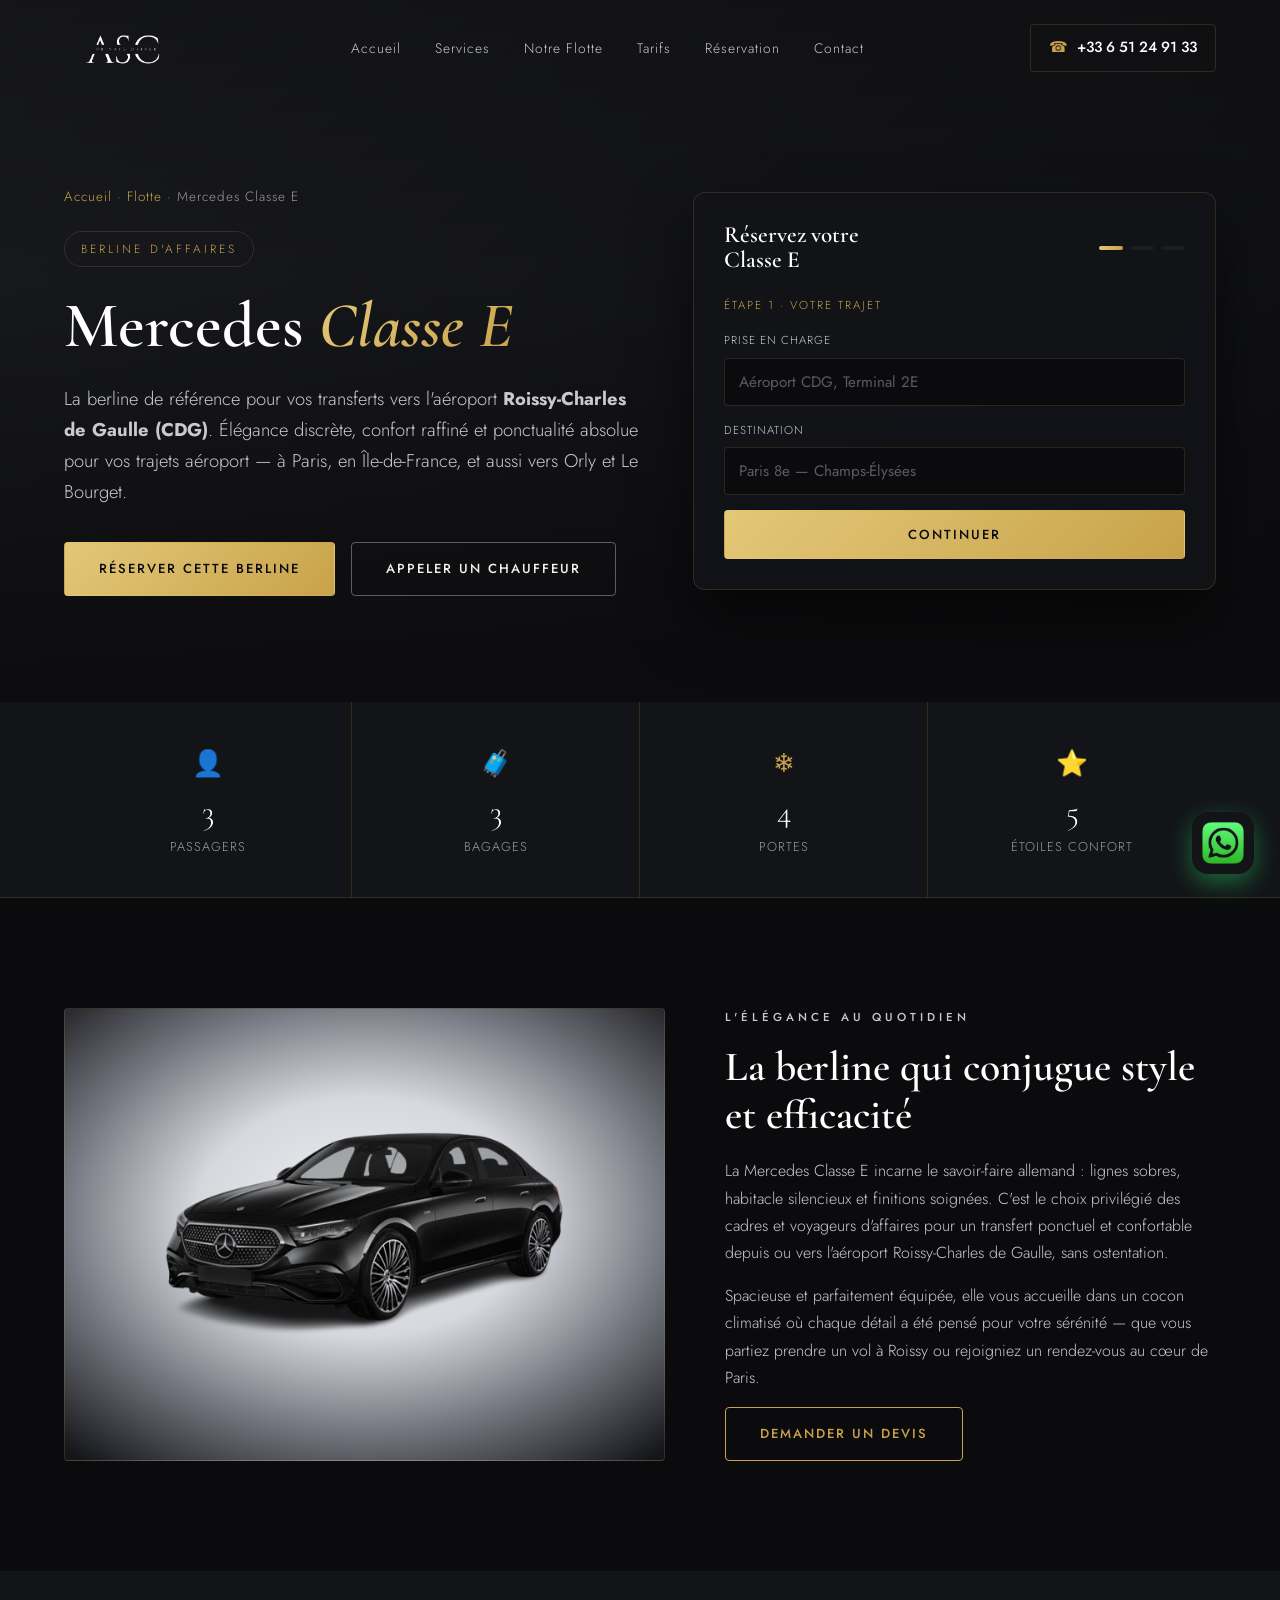
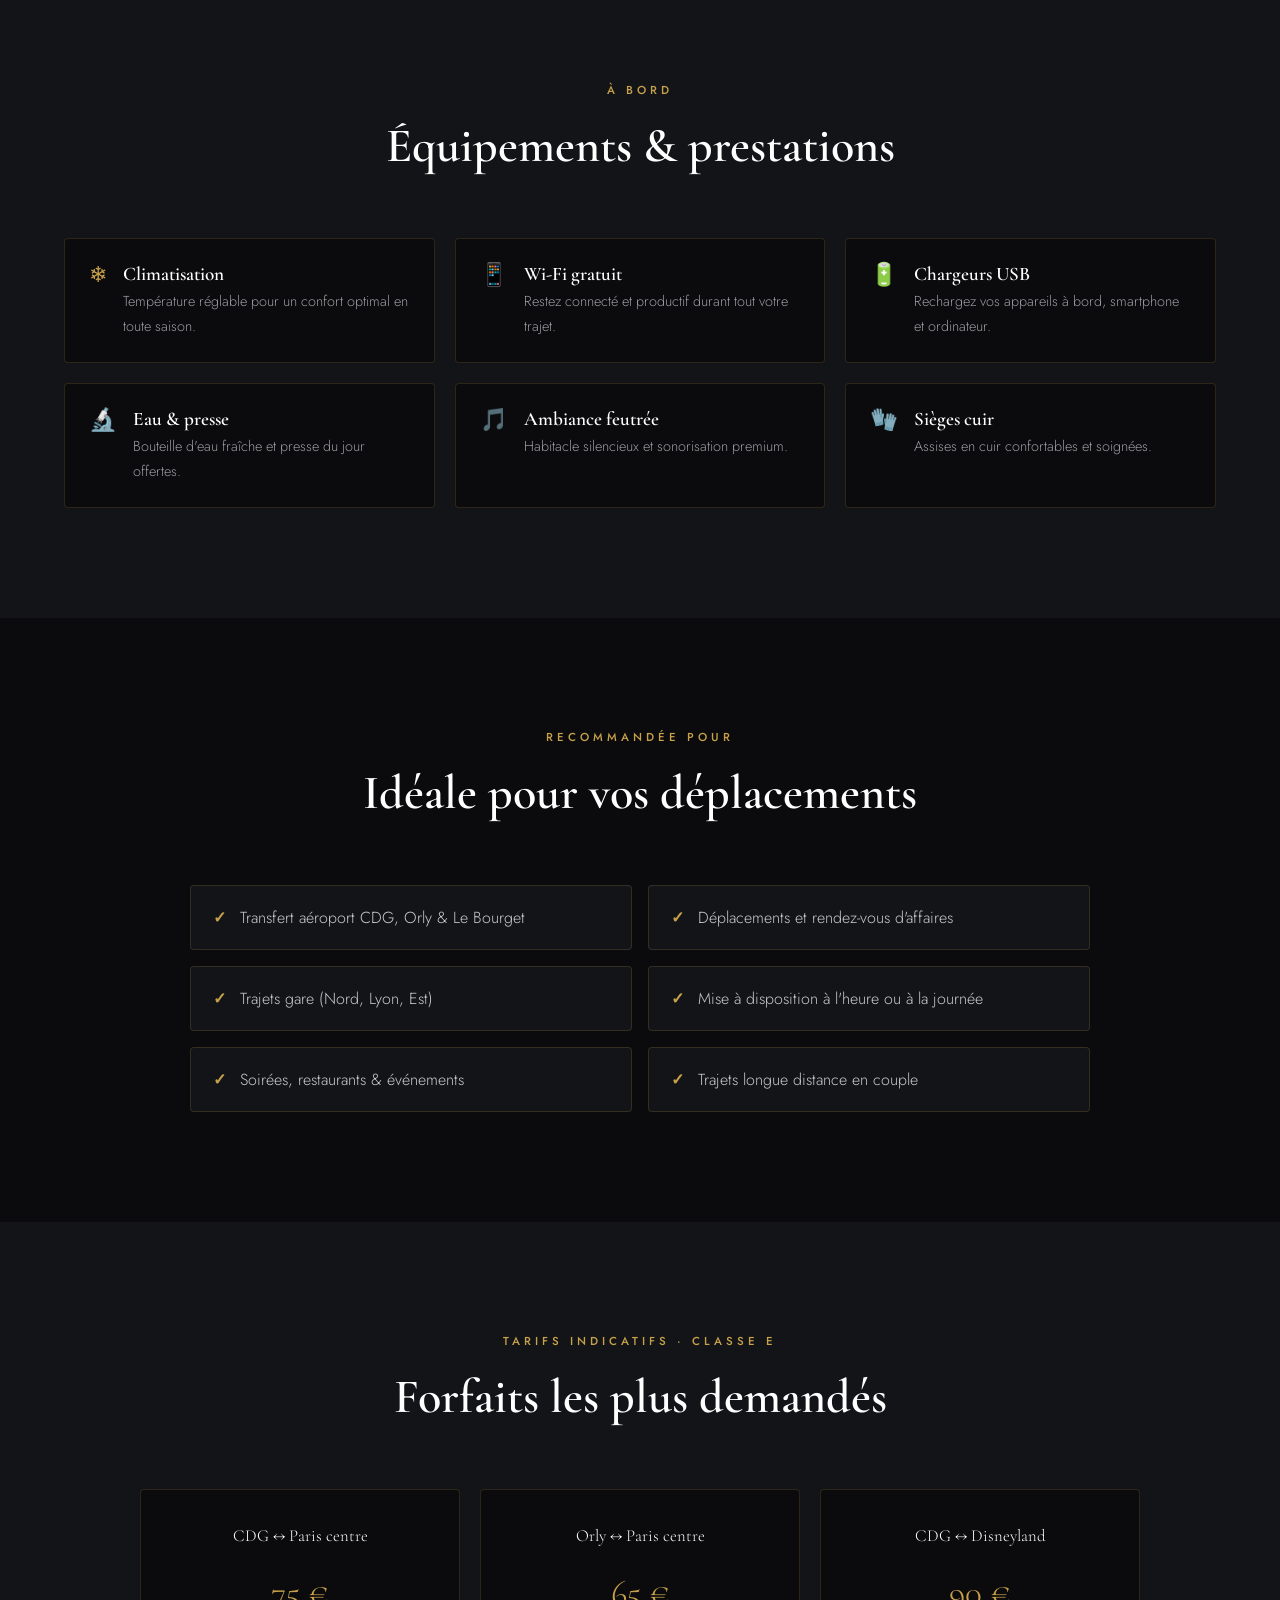
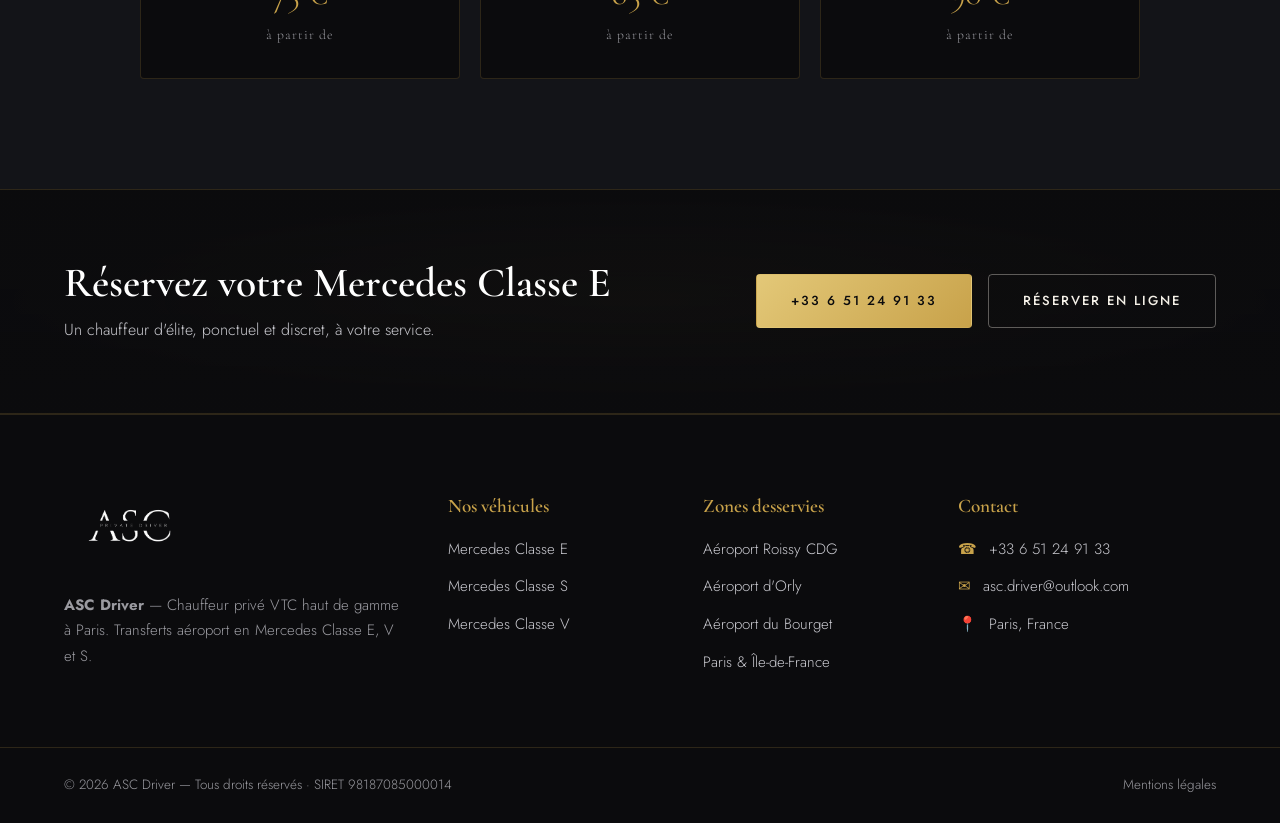
==== chauffeur-prive-classe-e.html @ 3c15f85d "first commit Site vitrine ASC Driver — transfert CDG Paris (HTML/CSS/JS statique).  Co-Authored-By: " ====
<!DOCTYPE html>
<html lang="fr">
<head>
  <meta charset="UTF-8" />
  <meta name="viewport" content="width=device-width, initial-scale=1.0" />
  <title>Mercedes Classe E — Berline d'affaires | ASC Driver Transfert CDG Paris</title>
  <meta name="description" content="Réservez une Mercedes Classe E avec chauffeur privé ASC Driver. Berline d'affaires élégante pour vos transferts aéroport CDG, Orly et trajets dans Paris. Jusqu'à 3 passagers." />
  <meta name="keywords" content="Mercedes Classe E chauffeur, berline VTC Paris, transfert CDG Classe E, chauffeur privé affaires" />
  <link rel="canonical" href="https://transfert-cdg-paris.fr/chauffeur-prive-classe-e.html" />
  <meta property="og:title" content="Mercedes Classe E — ASC Driver" />
  <meta property="og:description" content="Berline d'affaires avec chauffeur privé à Paris. Transferts aéroport CDG & Orly." />
  <meta property="og:type" content="website" />
  <meta property="og:url" content="https://transfert-cdg-paris.fr/chauffeur-prive-classe-e.html" />
  <meta property="og:image" content="https://transfert-cdg-paris.fr/classe-e.png" />
  <meta property="og:locale" content="fr_FR" />
  <link rel="preconnect" href="https://fonts.googleapis.com" />
  <link rel="preconnect" href="https://fonts.gstatic.com" crossorigin />
  <link href="https://fonts.googleapis.com/css2?family=Cormorant+Garamond:wght@400;500;600;700&family=Jost:wght@300;400;500;600&display=swap" rel="stylesheet" />
  <link rel="icon" href="favicon.ico" sizes="any" />
  <link rel="icon" type="image/png" sizes="32x32" href="icones/android-icon-32x32.png" />
  <link rel="icon" type="image/png" sizes="96x96" href="icones/android-icon-96x96.png" />
  <link rel="apple-touch-icon" sizes="96x96" href="icones/apple-icon-96x96.png" />
  <meta name="theme-color" content="#0b0b0d" />
  <meta name="msapplication-TileColor" content="#0b0b0d" />
  <meta name="msapplication-TileImage" content="icones/ms-icon-96x96.png" />
  <link rel="stylesheet" href="css/style.css" />

  <script type="application/ld+json">
  {
    "@context": "https://schema.org",
    "@graph": [
      {
        "@type": "Service",
        "@id": "https://transfert-cdg-paris.fr/chauffeur-prive-classe-e.html#service",
        "name": "Mercedes Classe E avec chauffeur privé — Berline d'affaires",
        "serviceType": "Transfert aéroport et chauffeur privé VTC",
        "description": "Berline Mercedes Classe E avec chauffeur privé pour vos transferts aéroport CDG, navette Paris Charles de Gaulle, Orly et déplacements VTC dans Paris. Voiture avec chauffeur élégante pour particuliers et professionnels, jusqu'à 3 passagers et 3 bagages.",
        "url": "https://transfert-cdg-paris.fr/chauffeur-prive-classe-e.html",
        "image": "https://transfert-cdg-paris.fr/classe-e.png",
        "provider": {
          "@type": ["Organization", "TaxiService"],
          "name": "ASC Driver",
          "url": "https://transfert-cdg-paris.fr",
          "logo": "https://transfert-cdg-paris.fr/logo.png",
          "telephone": "+33651249133",
          "email": "asc.driver@outlook.com",
          "vatID": "98187085000014"
        },
        "areaServed": { "@type": "Country", "name": "France" },
        "offers": {
          "@type": "Offer",
          "price": "65",
          "priceCurrency": "EUR",
          "availability": "https://schema.org/InStock",
          "url": "https://transfert-cdg-paris.fr/#reservation"
        }
      },
      {
        "@type": "BreadcrumbList",
        "itemListElement": [
          { "@type": "ListItem", "position": 1, "name": "Accueil", "item": "https://transfert-cdg-paris.fr/" },
          { "@type": "ListItem", "position": 2, "name": "Notre flotte", "item": "https://transfert-cdg-paris.fr/#flotte" },
          { "@type": "ListItem", "position": 3, "name": "Mercedes Classe E", "item": "https://transfert-cdg-paris.fr/chauffeur-prive-classe-e.html" }
        ]
      }
    ]
  }
  </script>
</head>
<body>

  <!-- HEADER -->
  <header class="header" id="header">
    <div class="container header__inner">
      <a href="index.html" class="logo" title="chauffeur privé cdg">
        <img src="logo.png" alt="ASC Private Driver — Chauffeur privé Paris" class="logo__img" title="chauffeur mercedes cdg" />
      </a>
      <nav class="nav" id="nav">
        <ul class="nav__list">
          <li><a href="index.html" class="nav__link" title="navette paris charles de gaulle">Accueil</a></li>
          <li><a href="index.html#services" class="nav__link" title="chauffeur aeroport cdg">Services</a></li>
          <li><a href="index.html#flotte" class="nav__link" title="chauffeur mercedes cdg">Notre Flotte</a></li>
          <li><a href="index.html#tarifs" class="nav__link" title="prix chauffeur privé cdg">Tarifs</a></li>
          <li><a href="index.html?vehicule=Mercedes%20Classe%20E#reservation" class="nav__link" title="reserver vtc aeroport cdg">Réservation</a></li>
          <li><a href="index.html#contact" class="nav__link" title="reservation vtc cdg">Contact</a></li>
        </ul>
      </nav>
      <a href="tel:+33651249133" class="header__cta" title="réserver vtc aéroport charles de gaulle">
        <span class="header__cta-icon">&#9742;</span><span>+33 6 51 24 91 33</span>
      </a>
      <button class="burger" id="burger" aria-label="Menu" aria-expanded="false"><span></span><span></span><span></span></button>
    </div>
  </header>

  <!-- HERO -->
  <section class="v-hero v-hero--e">
    <div class="container v-hero__inner">
      <div class="v-hero__content">
      <p class="v-hero__crumb"><a href="index.html" title="navette charles de gaulle paris">Accueil</a> · <a href="index.html#flotte" title="vtc chauffeur privé cdg">Flotte</a> · Mercedes Classe E</p>
      <span class="v-hero__tag">Berline d'affaires</span>
      <h1 class="v-hero__title">Mercedes <span>Classe E</span></h1>
      <p class="v-hero__lead">
        La berline de référence pour vos transferts vers l'aéroport <strong>Roissy-Charles de Gaulle (CDG)</strong>.
        Élégance discrète, confort raffiné et ponctualité absolue pour vos trajets aéroport —
        à Paris, en Île-de-France, et aussi vers Orly et Le Bourget.
      </p>
      <div class="v-hero__actions">
        <a href="index.html?vehicule=Mercedes%20Classe%20E#reservation" class="btn btn--gold" title="reserver vtc aeroport cdg">Réserver cette berline</a>
        <a href="tel:+33651249133" class="btn btn--ghost" title="chauffeur navette aeroport cdg">Appeler un chauffeur</a>
      </div>
      </div>
      <form class="hero-form multistep" id="quoteFormE" data-vehicle="Mercedes Classe E" novalidate>
        <div class="hero-form__head">
          <h3>Réservez votre<br />Classe E</h3>
          <div class="hero-form__steps">
            <span class="step-dot active"></span><span class="step-dot"></span><span class="step-dot"></span>
          </div>
        </div>

        <div class="form-step active">
          <p class="form-step__label">Étape 1 · Votre trajet</p>
          <div class="hf-field">
            <label for="from">Prise en charge</label>
            <input type="text" id="from" name="from" placeholder="Aéroport CDG, Terminal 2E" required />
          </div>
          <div class="hf-field">
            <label for="to">Destination</label>
            <input type="text" id="to" name="to" placeholder="Paris 8e — Champs-Élysées" required />
          </div>
          <button type="button" class="btn btn--gold btn--full hf-next">Continuer</button>
        </div>

        <div class="form-step">
          <p class="form-step__label">Étape 2 · Détails du voyage</p>
          <div class="hf-row">
            <div class="hf-field"><label for="date">Date</label><input type="date" id="date" name="date" required /></div>
            <div class="hf-field"><label for="time">Heure</label><input type="time" id="time" name="time" required /></div>
          </div>
          <div class="hf-row">
            <div class="hf-field"><label for="passengers">Passagers</label>
              <select id="passengers" name="passengers"><option>1</option><option>2</option><option>3</option></select>
            </div>
            <div class="hf-field"><label for="luggage">Bagages</label>
              <select id="luggage" name="luggage"><option>0</option><option>1</option><option>2</option><option>3</option></select>
            </div>
          </div>
          <div class="hf-actions">
            <button type="button" class="btn btn--outline hf-prev">Retour</button>
            <button type="button" class="btn btn--gold hf-next">Continuer</button>
          </div>
        </div>

        <div class="form-step">
          <p class="form-step__label">Étape 3 · Vos coordonnées</p>
          <div class="hf-field"><label for="name">Nom complet</label><input type="text" id="name" name="name" placeholder="Jean Dupont" required /></div>
          <div class="hf-row">
            <div class="hf-field"><label>Téléphone</label><input type="tel" id="phone" name="phone" placeholder="06 00 00 00 00" required /></div>
            <div class="hf-field"><label for="email">Email</label><input type="email" id="email" name="email" placeholder="vous@email.com" required /></div>
          </div>
          <div class="hf-actions">
            <button type="button" class="btn btn--outline hf-prev">Retour</button>
            <button type="submit" class="btn btn--gold">Demander mon devis</button>
          </div>
          <p class="hf-feedback" role="status"></p>
        </div>
      </form>
    </div>
  </section>

  <!-- STATS -->
  <section class="v-stats">
    <div class="container">
      <div class="v-stats__grid">
        <div class="v-stat"><div class="v-stat__icon">&#128100;</div><div class="v-stat__value">3</div><div class="v-stat__label">Passagers</div></div>
        <div class="v-stat"><div class="v-stat__icon">&#129523;</div><div class="v-stat__value">3</div><div class="v-stat__label">Bagages</div></div>
        <div class="v-stat"><div class="v-stat__icon">&#10052;</div><div class="v-stat__value">4</div><div class="v-stat__label">Portes</div></div>
        <div class="v-stat"><div class="v-stat__icon">&#11088;</div><div class="v-stat__value">5</div><div class="v-stat__label">Étoiles confort</div></div>
      </div>
    </div>
  </section>

  <!-- PRESENTATION -->
  <section class="section">
    <div class="container">
      <div class="v-intro__grid">
        <div class="v-intro__media"><img src="classe-e.png" alt="Mercedes Classe E avec chauffeur privé — berline d'affaires pour transfert aéroport CDG Paris" title="voiture avec chauffeur cdg" /></div>
        <div class="v-intro__text">
          <p class="section__eyebrow">L'élégance au quotidien</p>
          <h2 class="section__title">La berline qui conjugue style et efficacité</h2>
          <p>
            La Mercedes Classe E incarne le savoir-faire allemand : lignes sobres,
            habitacle silencieux et finitions soignées. C'est le choix privilégié
            des cadres et voyageurs d'affaires pour un transfert ponctuel et confortable
            depuis ou vers l'aéroport Roissy-Charles de Gaulle, sans ostentation.
          </p>
          <p>
            Spacieuse et parfaitement équipée, elle vous accueille dans un cocon
            climatisé où chaque détail a été pensé pour votre sérénité — que vous
            partiez prendre un vol à Roissy ou rejoigniez un rendez-vous au cœur de Paris.
          </p>
          <a href="index.html?vehicule=Mercedes%20Classe%20E#reservation" class="btn btn--outline" title="prix chauffeur privé cdg">Demander un devis</a>
        </div>
      </div>
    </div>
  </section>

  <!-- EQUIPEMENTS -->
  <section class="section v-equip">
    <div class="container">
      <div class="section__head">
        <p class="section__eyebrow">À bord</p>
        <h2 class="section__title">Équipements &amp; prestations</h2>
      </div>
      <div class="v-equip__grid">
        <div class="v-equip__item"><span>&#10052;</span><div><h3>Climatisation</h3><p>Température réglable pour un confort optimal en toute saison.</p></div></div>
        <div class="v-equip__item"><span>&#128241;</span><div><h3>Wi-Fi gratuit</h3><p>Restez connecté et productif durant tout votre trajet.</p></div></div>
        <div class="v-equip__item"><span>&#128267;</span><div><h3>Chargeurs USB</h3><p>Rechargez vos appareils à bord, smartphone et ordinateur.</p></div></div>
        <div class="v-equip__item"><span>&#128300;</span><div><h3>Eau &amp; presse</h3><p>Bouteille d'eau fraîche et presse du jour offertes.</p></div></div>
        <div class="v-equip__item"><span>&#127925;</span><div><h3>Ambiance feutrée</h3><p>Habitacle silencieux et sonorisation premium.</p></div></div>
        <div class="v-equip__item"><span>&#129508;</span><div><h3>Sièges cuir</h3><p>Assises en cuir confortables et soignées.</p></div></div>
      </div>
    </div>
  </section>

  <!-- USAGES -->
  <section class="section">
    <div class="container">
      <div class="section__head">
        <p class="section__eyebrow">Recommandée pour</p>
        <h2 class="section__title">Idéale pour vos déplacements</h2>
      </div>
      <ul class="v-uses__list">
        <li>Transfert aéroport CDG, Orly &amp; Le Bourget</li>
        <li>Déplacements et rendez-vous d'affaires</li>
        <li>Trajets gare (Nord, Lyon, Est)</li>
        <li>Mise à disposition à l'heure ou à la journée</li>
        <li>Soirées, restaurants &amp; événements</li>
        <li>Trajets longue distance en couple</li>
      </ul>
    </div>
  </section>

  <!-- TARIFS -->
  <section class="section v-price">
    <div class="container">
      <div class="section__head">
        <p class="section__eyebrow">Tarifs indicatifs · Classe E</p>
        <h2 class="section__title">Forfaits les plus demandés</h2>
      </div>
      <div class="v-price__grid">
        <div class="v-price__card"><div class="v-price__route">CDG &harr; Paris centre</div><div class="v-price__amount">75 €<small>à partir de</small></div></div>
        <div class="v-price__card"><div class="v-price__route">Orly &harr; Paris centre</div><div class="v-price__amount">65 €<small>à partir de</small></div></div>
        <div class="v-price__card"><div class="v-price__route">CDG &harr; Disneyland</div><div class="v-price__amount">90 €<small>à partir de</small></div></div>
      </div>
    </div>
  </section>

  <!-- CTA -->
  <section class="cta-band">
    <div class="container cta-band__inner">
      <div><h2>Réservez votre Mercedes Classe E</h2><p>Un chauffeur d'élite, ponctuel et discret, à votre service.</p></div>
      <div class="cta-band__actions">
        <a href="tel:+33651249133" class="btn btn--gold" title="prix d un chauffeur privé cdg">+33 6 51 24 91 33</a>
        <a href="index.html?vehicule=Mercedes%20Classe%20E#reservation" class="btn btn--ghost" title="reservation vtc cdg">Réserver en ligne</a>
      </div>
    </div>
  </section>

  <!-- FOOTER -->
  <footer class="footer" id="contact">
    <div class="container footer__grid">
      <div class="footer__col">
        <a href="index.html" class="logo logo--footer" title="voiture avec chauffeur cdg"><img src="logo.png" alt="ASC Private Driver" class="logo__img" title="chauffeur mercedes cdg" /></a>
        <p class="footer__about"><strong>ASC Driver</strong> — Chauffeur privé VTC haut de gamme à Paris. Transferts aéroport en Mercedes Classe E, V et S.</p>
      </div>
      <div class="footer__col"><h4>Nos véhicules</h4><ul>
        <li><a href="chauffeur-prive-classe-e.html" title="chauffeur privé pour particulier cdg">Mercedes Classe E</a></li>
        <li><a href="chauffeur-prive-classe-s.html" title="chauffeur vtc privé charles de gaulle">Mercedes Classe S</a></li>
        <li><a href="chauffeur-prive-classe-v.html" title="navettes cdg paris">Mercedes Classe V</a></li>
      </ul></div>
      <div class="footer__col"><h4>Zones desservies</h4><ul>
        <li>Aéroport Roissy CDG</li><li>Aéroport d'Orly</li><li>Aéroport du Bourget</li><li>Paris &amp; Île-de-France</li>
      </ul></div>
      <div class="footer__col"><h4>Contact</h4><ul class="footer__contact">
        <li><span>&#9742;</span> <a href="tel:+33651249133" title="reservation vtc cdg">+33 6 51 24 91 33</a></li>
        <li><span>&#9993;</span> <a href="mailto:asc.driver@outlook.com" title="réserver vtc aéroport charles de gaulle">asc.driver@outlook.com</a></li>
        <li><span>&#128205;</span> Paris, France</li>
      </ul></div>
    </div>
    <div class="footer__bottom"><div class="container footer__bottom-inner">
      <p>&copy; <span id="year"></span> ASC Driver — Tous droits réservés · SIRET 98187085000014</p>
      <p><a href="mentions-legales.html" title="transport prive cdg">Mentions légales</a></p>
    </div></div>
  </footer>

  <a href="https://wa.me/33651249133" class="float-call" target="_blank" rel="noopener" aria-label="Contacter ASC Driver sur WhatsApp" title="chauffeur aeroport cdg">
    <img src="whatsapp.png" alt="Contacter ASC Driver sur WhatsApp" />
  </a>
  <script src="js/main.js"></script>
</body>
</html>
---- css/style.css ----
/* ===================================================================
   TRANSFERT CDG PARIS — Feuille de style luxe
   Palette : Noir profond, Or champagne, Crème
   =================================================================== */

:root {
  --black: #0b0b0d;
  --black-2: #131418;
  --black-3: #1c1d22;
  --gold: #c8a24a;
  --gold-light: #e3c878;
  --gold-dark: #9c7c2f;
  --cream: #f5f1e8;
  --white: #ffffff;
  --grey: #9a9aa0;
  --grey-light: #c9c9cf;
  --line: rgba(200, 162, 74, 0.18);

  --font-serif: 'Cormorant Garamond', Georgia, serif;
  --font-sans: 'Jost', 'Segoe UI', sans-serif;

  --container: 1200px;
  --radius: 4px;
  --transition: 0.35s cubic-bezier(0.4, 0, 0.2, 1);
}

* { margin: 0; padding: 0; box-sizing: border-box; }

html { scroll-behavior: smooth; }

body {
  font-family: var(--font-sans);
  background: var(--black);
  color: var(--cream);
  line-height: 1.7;
  font-weight: 300;
  -webkit-font-smoothing: antialiased;
  overflow-x: hidden;
}

a { color: inherit; text-decoration: none; transition: color var(--transition); }
ul { list-style: none; }
img { max-width: 100%; display: block; }

.container {
  width: 100%;
  max-width: var(--container);
  margin: 0 auto;
  padding: 0 24px;
}

/* ===== TYPOGRAPHIE ===== */
h1, h2, h3, h4 { font-family: var(--font-serif); font-weight: 600; line-height: 1.15; }

.section { padding: 110px 0; position: relative; }

.section__head { text-align: center; max-width: 720px; margin: 0 auto 64px; }

.section__eyebrow {
  text-transform: uppercase;
  letter-spacing: 4px;
  font-size: 0.72rem;
  color: var(--gold);
  margin-bottom: 18px;
  font-weight: 500;
}

.section__title { font-size: clamp(2rem, 4vw, 3rem); color: var(--white); margin-bottom: 22px; }
.section__intro { color: var(--grey-light); font-size: 1.08rem; }

/* ===== BOUTONS ===== */
.btn {
  display: inline-flex;
  align-items: center;
  justify-content: center;
  gap: 10px;
  padding: 15px 34px;
  font-family: var(--font-sans);
  font-size: 0.82rem;
  font-weight: 500;
  letter-spacing: 2px;
  text-transform: uppercase;
  cursor: pointer;
  border: 1px solid transparent;
  border-radius: var(--radius);
  transition: all var(--transition);
}

.btn--gold {
  background: linear-gradient(135deg, var(--gold-light), var(--gold));
  color: var(--black);
}
.btn--gold:hover { background: linear-gradient(135deg, var(--gold), var(--gold-dark)); transform: translateY(-2px); box-shadow: 0 12px 30px rgba(200, 162, 74, 0.3); }

.btn--ghost { border-color: rgba(245, 241, 232, 0.35); color: var(--cream); background: transparent; }
.btn--ghost:hover { border-color: var(--gold); color: var(--gold); }

.btn--outline { border-color: var(--gold); color: var(--gold); background: transparent; }
.btn--outline:hover { background: var(--gold); color: var(--black); }

.btn--full { width: 100%; }

/* ===== HEADER ===== */
.header {
  position: fixed;
  top: 0; left: 0; right: 0;
  z-index: 1000;
  padding: 22px 0;
  transition: all var(--transition);
}
.header.scrolled {
  background: rgba(11, 11, 13, 0.92);
  backdrop-filter: blur(12px);
  padding: 14px 0;
  border-bottom: 1px solid var(--line);
}
.header__inner { display: flex; align-items: center; justify-content: space-between; gap: 24px; }

.logo { display: flex; align-items: center; gap: 12px; }
.logo__img { height: 52px; width: auto; display: block; transition: opacity var(--transition); }
.logo:hover .logo__img { opacity: 0.85; }
.header.scrolled .logo__img { height: 44px; }
.logo--footer .logo__img { height: 58px; margin-bottom: 20px; }
/* Anciens éléments texte (conservés au cas où) */
.logo__mark {
  font-family: var(--font-serif);
  font-weight: 700;
  font-size: 1.25rem;
  letter-spacing: 1px;
  color: var(--black);
  background: linear-gradient(135deg, var(--gold-light), var(--gold));
  padding: 6px 11px;
  border-radius: var(--radius);
}
.logo__text { font-family: var(--font-serif); font-size: 1.35rem; color: var(--white); letter-spacing: 1px; }
.logo__text em { color: var(--gold); font-style: italic; }

.nav__list { display: flex; gap: 34px; }
.nav__link {
  font-size: 0.86rem;
  letter-spacing: 1px;
  color: var(--grey-light);
  position: relative;
  padding: 4px 0;
}
.nav__link::after {
  content: ''; position: absolute; left: 0; bottom: -2px;
  width: 0; height: 1px; background: var(--gold);
  transition: width var(--transition);
}
.nav__link:hover { color: var(--gold); }
.nav__link:hover::after { width: 100%; }

.header__cta {
  display: flex; align-items: center; gap: 9px;
  font-size: 0.92rem; font-weight: 500; color: var(--white);
  border: 1px solid var(--line); padding: 10px 18px; border-radius: var(--radius);
}
.header__cta:hover { border-color: var(--gold); color: var(--gold); }
.header__cta-icon { color: var(--gold); }

.burger { display: none; flex-direction: column; gap: 5px; background: none; border: none; cursor: pointer; padding: 6px; }
.burger span { width: 26px; height: 2px; background: var(--cream); transition: all var(--transition); }
.burger.active span:nth-child(1) { transform: translateY(7px) rotate(45deg); }
.burger.active span:nth-child(2) { opacity: 0; }
.burger.active span:nth-child(3) { transform: translateY(-7px) rotate(-45deg); }

/* ===== HERO ===== */
.hero {
  min-height: 100vh;
  display: flex;
  align-items: center;
  position: relative;
  background: var(--black);
  overflow: hidden;
  padding: 130px 0 70px;
}
.hero::before {
  content: '';
  position: absolute; inset: 0;
  z-index: 0;
  background:
    linear-gradient(90deg, rgba(11,11,13,0.94) 0%, rgba(11,11,13,0.72) 45%, rgba(11,11,13,0.45) 100%),
    linear-gradient(180deg, rgba(11,11,13,0.35) 0%, transparent 35%, rgba(11,11,13,0.95) 100%),
    url("../hero.jpeg") center center / cover no-repeat;
}
.hero__overlay {
  position: absolute; right: -10%; top: 50%; transform: translateY(-50%);
  width: 55%; height: 80%;
  background: radial-gradient(circle, rgba(200,162,74,0.08), transparent 70%);
  pointer-events: none;
}
.hero__content { position: relative; z-index: 2; max-width: 760px; }

.hero__eyebrow {
  text-transform: uppercase; letter-spacing: 5px; font-size: 0.78rem;
  color: var(--gold); margin-bottom: 26px;
  opacity: 0; animation: fadeUp 0.8s ease forwards 0.1s;
}
.hero__title {
  font-size: clamp(2.6rem, 6vw, 4.6rem);
  color: var(--white); margin-bottom: 28px;
  opacity: 0; animation: fadeUp 0.8s ease forwards 0.25s;
}
.hero__title span {
  background: linear-gradient(135deg, var(--gold-light), var(--gold));
  -webkit-background-clip: text; background-clip: text; -webkit-text-fill-color: transparent;
  font-style: italic;
}
.hero__subtitle {
  font-size: 1.15rem; color: var(--grey-light); max-width: 620px; margin-bottom: 40px;
  opacity: 0; animation: fadeUp 0.8s ease forwards 0.4s;
}
.hero__actions {
  display: flex; gap: 16px; flex-wrap: wrap; margin-bottom: 64px;
  opacity: 0; animation: fadeUp 0.8s ease forwards 0.55s;
}

.hero__badges {
  display: flex; gap: 50px; flex-wrap: wrap;
  opacity: 0; animation: fadeUp 0.8s ease forwards 0.7s;
}
.hero__badges li { display: flex; flex-direction: column; }
.hero__badges strong { font-family: var(--font-serif); font-size: 1.9rem; color: var(--gold); }
.hero__badges span { font-size: 0.8rem; letter-spacing: 2px; text-transform: uppercase; color: var(--grey); }

.hero__scroll {
  position: absolute; bottom: 30px; left: 50%; transform: translateX(-50%);
  font-size: 1.6rem; color: var(--gold); z-index: 2;
  animation: bounce 2s infinite;
}

/* ===== GRILLES ===== */
.grid { display: grid; gap: 28px; }
.grid--3 { grid-template-columns: repeat(3, 1fr); }
.grid--4 { grid-template-columns: repeat(4, 1fr); }

/* ===== CARTES SERVICES ===== */
.card {
  background: var(--black-2);
  border: 1px solid var(--line);
  border-radius: var(--radius);
  padding: 40px 32px;
  transition: all var(--transition);
}
.card:hover { transform: translateY(-6px); border-color: var(--gold); background: var(--black-3); }
.card__icon {
  font-size: 1.8rem; color: var(--gold); margin-bottom: 20px;
  width: 62px; height: 62px; display: flex; align-items: center; justify-content: center;
  border: 1px solid var(--line); border-radius: 50%;
}
.card__title { font-size: 1.5rem; color: var(--white); margin-bottom: 14px; }
.card p { color: var(--grey-light); font-size: 0.98rem; }

/* ===== FLOTTE ===== */
.fleet { background: var(--black-2); }
.vehicle {
  background: var(--black);
  border: 1px solid var(--line);
  border-radius: var(--radius);
  overflow: hidden;
  transition: all var(--transition);
}
.vehicle:hover { transform: translateY(-6px); box-shadow: 0 24px 50px rgba(0,0,0,0.5); }
.vehicle--featured { border-color: var(--gold); }

.vehicle__media {
  height: 210px; position: relative; overflow: hidden;
  display: flex; align-items: center; justify-content: center;
  background: radial-gradient(ellipse 72% 74% at 50% 44%, #eef0f2 0%, #d6d8de 38%, #74777f 68%, #15161a 100%);
  border-bottom: 1px solid var(--line);
}
.vehicle__media img {
  max-height: 86%; max-width: 92%; object-fit: contain;
  mix-blend-mode: multiply;
  transition: transform 0.5s ease;
}
.vehicle:hover .vehicle__media img { transform: scale(1.06); }

.vehicle__body { padding: 30px 28px; }
.vehicle__tag {
  display: inline-block; font-size: 0.7rem; letter-spacing: 2px; text-transform: uppercase;
  color: var(--grey); margin-bottom: 12px;
}
.vehicle__tag--gold { color: var(--gold); }
.vehicle__name { font-size: 1.75rem; color: var(--white); margin-bottom: 12px; }
.vehicle__desc { color: var(--grey-light); font-size: 0.96rem; margin-bottom: 22px; }
.vehicle__specs { display: grid; grid-template-columns: 1fr 1fr; gap: 12px; margin-bottom: 26px; }
.vehicle__specs li { display: flex; align-items: center; gap: 9px; font-size: 0.9rem; color: var(--grey-light); }
.vehicle__specs span { color: var(--gold); }
.vehicle__name a:hover { color: var(--gold); }
.vehicle__actions { display: grid; grid-template-columns: 1fr 1fr; gap: 12px; }
.vehicle__actions .btn { padding: 13px 18px; }

/* ===================================================================
   PAGES DÉTAIL VÉHICULE
   =================================================================== */
.v-hero {
  position: relative;
  min-height: 78vh;
  display: flex;
  align-items: center;
  padding: 150px 0 70px;
  overflow: hidden;
}
.v-hero__inner {
  position: relative; z-index: 2;
  display: grid; grid-template-columns: 1.05fr 0.95fr;
  gap: 50px; align-items: center; width: 100%;
}
.v-hero__showcase {
  background: radial-gradient(ellipse at 50% 45%, #ffffff 0%, #e6e7eb 55%, #cdced4 100%);
  border: 1px solid var(--line); border-radius: 10px;
  padding: 28px; display: flex; align-items: center; justify-content: center;
  box-shadow: 0 30px 60px rgba(0,0,0,0.45);
}
.v-hero__showcase img {
  width: 100%; max-height: 300px; object-fit: contain;
  filter: drop-shadow(0 18px 24px rgba(0,0,0,0.25));
}
@media (max-width: 900px) {
  .v-hero__inner { grid-template-columns: 1fr; gap: 32px; }
  .v-hero__showcase { order: 2; padding: 20px; }
  .v-hero__showcase img { max-height: 220px; }
  .hero-form { order: 2; }
}

/* Formulaire multi-étapes dans le hero véhicule */
.hero-form {
  background: rgba(19, 20, 24, 0.88);
  backdrop-filter: blur(12px);
  border: 1px solid var(--line);
  border-radius: 12px;
  padding: 30px;
  box-shadow: 0 30px 60px rgba(0, 0, 0, 0.55);
}
.hero-form__head { display: flex; justify-content: space-between; align-items: center; gap: 16px; margin-bottom: 22px; }
.hero-form__head h3 { font-size: 1.45rem; color: var(--white); line-height: 1.1; }
.hero-form__steps { display: flex; gap: 7px; flex-shrink: 0; }
.step-dot { width: 24px; height: 4px; border-radius: 2px; background: var(--black-3); transition: background var(--transition); }
.step-dot.active { background: linear-gradient(90deg, var(--gold-light), var(--gold)); }

.form-step { display: none; }
.form-step.active { display: block; animation: fadeUp 0.4s ease; }
.form-step__label { font-size: 0.72rem; letter-spacing: 2px; text-transform: uppercase; color: var(--gold); margin-bottom: 16px; }

.hf-field { margin-bottom: 15px; }
.hf-field label { display: block; font-size: 0.72rem; letter-spacing: 1px; text-transform: uppercase; color: var(--grey-light); margin-bottom: 7px; }
.hf-field input, .hf-field select {
  width: 100%; background: var(--black); border: 1px solid var(--line); border-radius: var(--radius);
  padding: 12px 14px; color: var(--cream); font-family: var(--font-sans); font-size: 0.95rem;
  transition: border-color var(--transition);
}
.hf-field input:focus, .hf-field select:focus { outline: none; border-color: var(--gold); }
.hf-field input.invalid, .hf-field select.invalid { border-color: #c0504d; }
.hf-field input::placeholder { color: #5a5a60; }
.hf-field select option { background: var(--black-2); }
.hf-row { display: grid; grid-template-columns: 1fr 1fr; gap: 14px; }
.hf-actions { display: flex; gap: 12px; margin-top: 8px; }
.hf-actions .btn { flex: 1; padding: 13px 16px; }
.hf-next { padding: 14px; }
.hf-feedback { margin-top: 14px; font-size: 0.88rem; text-align: center; min-height: 20px; }
.hf-feedback.success { color: var(--gold-light); }
.hf-feedback.error { color: #e07a76; }

@media (max-width: 480px) {
  .hf-row { grid-template-columns: 1fr; }
  .hero-form { padding: 24px; }
}
.v-hero::before {
  content: '';
  position: absolute; inset: 0;
  background-size: cover; background-position: center;
  z-index: 0;
}
.v-hero::after {
  content: '';
  position: absolute; inset: 0;
  background: linear-gradient(180deg, rgba(11,11,13,0.7) 0%, rgba(11,11,13,0.55) 40%, rgba(11,11,13,0.95) 100%);
  z-index: 1;
}
.v-hero--e::before { background: linear-gradient(135deg, #2a2c33, #0f1013); }
.v-hero--s::before { background: linear-gradient(135deg, #3a3526, #0f1013); }
.v-hero--v::before { background: linear-gradient(135deg, #26303a, #0f1013); }
.v-hero__emoji {
  position: absolute; right: 4%; top: 46%; transform: translateY(-50%);
  font-size: 14rem; opacity: 0.14; z-index: 1; line-height: 1;
}
.v-hero__content { position: relative; z-index: 2; max-width: 720px; }
.v-hero__crumb { font-size: 0.84rem; letter-spacing: 1px; color: var(--grey); margin-bottom: 22px; }
.v-hero__crumb a { color: var(--gold); }
.v-hero__tag {
  display: inline-block; text-transform: uppercase; letter-spacing: 3px;
  font-size: 0.74rem; color: var(--gold); border: 1px solid var(--line);
  padding: 7px 16px; border-radius: 40px; margin-bottom: 22px;
}
.v-hero__title { font-size: clamp(2.4rem, 5.5vw, 4rem); color: var(--white); margin-bottom: 20px; }
.v-hero__title span {
  background: linear-gradient(135deg, var(--gold-light), var(--gold));
  -webkit-background-clip: text; background-clip: text; -webkit-text-fill-color: transparent; font-style: italic;
}
.v-hero__lead { font-size: 1.15rem; color: var(--grey-light); margin-bottom: 34px; }
.v-hero__actions { display: flex; gap: 16px; flex-wrap: wrap; }

/* Bandeau de specs clés */
.v-stats { background: var(--black-2); border-bottom: 1px solid var(--line); }
.v-stats__grid {
  display: grid; grid-template-columns: repeat(4, 1fr);
  text-align: center;
}
.v-stat { padding: 40px 16px; border-right: 1px solid var(--line); }
.v-stat:last-child { border-right: none; }
.v-stat__icon { font-size: 1.6rem; color: var(--gold); margin-bottom: 10px; }
.v-stat__value { font-family: var(--font-serif); font-size: 2rem; color: var(--white); line-height: 1; }
.v-stat__label { font-size: 0.8rem; letter-spacing: 1px; text-transform: uppercase; color: var(--grey); margin-top: 8px; }

/* Section présentation deux colonnes */
.v-intro__grid { display: grid; grid-template-columns: 1.1fr 0.9fr; gap: 60px; align-items: center; }
.v-intro__media {
  height: 100%; min-height: 360px; border-radius: var(--radius);
  border: 1px solid var(--line); position: relative; overflow: hidden;
  display: flex; align-items: center; justify-content: center;
  background: radial-gradient(ellipse 74% 70% at 50% 46%, #eef0f2 0%, #d6d8de 38%, #74777f 68%, #15161a 100%);
}
.v-intro__media img {
  max-width: 94%; max-height: 80%; object-fit: contain;
  mix-blend-mode: multiply;
}
.v-intro__text .section__eyebrow,
.v-intro__text .section__title { text-align: left; }
.v-intro__text .section__title { font-size: clamp(1.8rem, 3.5vw, 2.6rem); margin-bottom: 18px; }
.v-intro__text p { color: var(--grey-light); margin-bottom: 16px; }

/* Équipements */
.v-equip { background: var(--black-2); }
.v-equip__grid { display: grid; grid-template-columns: repeat(3, 1fr); gap: 20px; }
.v-equip__item {
  display: flex; align-items: flex-start; gap: 16px;
  background: var(--black); border: 1px solid var(--line);
  border-radius: var(--radius); padding: 24px;
}
.v-equip__item span { color: var(--gold); font-size: 1.4rem; line-height: 1; }
.v-equip__item h3 { font-size: 1.2rem; color: var(--white); margin-bottom: 4px; }
.v-equip__item p { font-size: 0.9rem; color: var(--grey); }

/* Usages recommandés */
.v-uses__list { display: grid; grid-template-columns: repeat(2, 1fr); gap: 16px; max-width: 900px; margin: 0 auto; }
.v-uses__list li {
  display: flex; align-items: center; gap: 14px;
  border: 1px solid var(--line); border-radius: var(--radius);
  padding: 18px 22px; color: var(--grey-light); background: var(--black-2);
}
.v-uses__list li::before { content: '\2713'; color: var(--gold); font-weight: 600; }

/* Tarifs véhicule */
.v-price { background: var(--black-2); }
.v-price__grid { display: grid; grid-template-columns: repeat(3, 1fr); gap: 20px; max-width: 1000px; margin: 0 auto; }
.v-price__card {
  text-align: center; background: var(--black); border: 1px solid var(--line);
  border-radius: var(--radius); padding: 32px 24px; transition: all var(--transition);
}
.v-price__card:hover { border-color: var(--gold); transform: translateY(-5px); }
.v-price__route { font-size: 1.05rem; color: var(--white); margin-bottom: 12px; font-family: var(--font-serif); }
.v-price__amount { font-size: 2.2rem; color: var(--gold); font-family: var(--font-serif); }
.v-price__amount small { font-size: 0.85rem; color: var(--grey); display: block; letter-spacing: 1px; }

@media (max-width: 992px) {
  .v-stats__grid { grid-template-columns: repeat(2, 1fr); }
  .v-stat:nth-child(2) { border-right: none; }
  .v-intro__grid { grid-template-columns: 1fr; gap: 36px; }
  .v-equip__grid { grid-template-columns: repeat(2, 1fr); }
  .v-price__grid { grid-template-columns: 1fr; }
}
@media (max-width: 768px) {
  .vehicle__actions { grid-template-columns: 1fr; }
  .v-hero__emoji { font-size: 8rem; opacity: 0.1; }
  .v-equip__grid { grid-template-columns: 1fr; }
  .v-uses__list { grid-template-columns: 1fr; }
}

/* ===== AVANTAGES ===== */
.perks { background: var(--black); }
.perk { padding: 14px 0; }
.perk__num { font-family: var(--font-serif); font-size: 2.6rem; color: var(--gold); opacity: 0.4; margin-bottom: 10px; }
.perk h3 { font-size: 1.35rem; color: var(--white); margin-bottom: 10px; }
.perk p { color: var(--grey-light); font-size: 0.94rem; }

/* ===== TARIFS ===== */
.pricing { background: var(--black-2); }
.pricing__table { border: 1px solid var(--line); border-radius: var(--radius); overflow: hidden; }
.pricing__row {
  display: grid; grid-template-columns: 2fr 1fr 1fr 1fr;
  padding: 20px 28px; border-bottom: 1px solid var(--line);
  align-items: center;
}
.pricing__row:last-child { border-bottom: none; }
.pricing__row--head {
  background: linear-gradient(135deg, rgba(200,162,74,0.12), transparent);
  font-family: var(--font-serif); font-size: 1.1rem; color: var(--gold);
  text-transform: uppercase; letter-spacing: 1px;
}
.pricing__row span:first-child { color: var(--white); font-weight: 400; }
.pricing__row:not(.pricing__row--head):hover { background: var(--black-3); }
.pricing__row span:not(:first-child) { color: var(--gold-light); }
.pricing__note { margin-top: 18px; font-size: 0.82rem; color: var(--grey); text-align: center; }

/* ===== RESERVATION ===== */
.booking { background: var(--black); }
.booking__inner { display: grid; grid-template-columns: 0.85fr 1.15fr; gap: 60px; align-items: start; }
.booking__intro .section__eyebrow { text-align: left; }
.booking__intro .section__title { text-align: left; font-size: clamp(1.8rem, 3.5vw, 2.6rem); }
.booking__intro > p { color: var(--grey-light); margin: 18px 0 30px; }
.booking__contact { display: flex; flex-direction: column; gap: 16px; }
.booking__contact li { display: flex; align-items: center; gap: 14px; font-size: 1.02rem; }
.booking__contact span { color: var(--gold); font-size: 1.1rem; width: 24px; }
.booking__contact a:hover { color: var(--gold); }

.booking__form {
  background: var(--black-2);
  border: 1px solid var(--line);
  border-radius: var(--radius);
  padding: 40px;
}
.field-row { display: grid; grid-template-columns: 1fr 1fr; gap: 18px; }
.field { margin-bottom: 18px; }
.field label { display: block; font-size: 0.8rem; letter-spacing: 1px; color: var(--grey-light); margin-bottom: 8px; text-transform: uppercase; }
.field input, .field select, .field textarea {
  width: 100%;
  background: var(--black);
  border: 1px solid var(--line);
  border-radius: var(--radius);
  padding: 13px 15px;
  color: var(--cream);
  font-family: var(--font-sans);
  font-size: 0.95rem;
  transition: border-color var(--transition);
}
.field input:focus, .field select:focus, .field textarea:focus { outline: none; border-color: var(--gold); }
.field input::placeholder, .field textarea::placeholder { color: #5a5a60; }
.field input.invalid, .field select.invalid { border-color: #c0504d; }
.field select option { background: var(--black-2); }
.booking__feedback { margin-top: 16px; font-size: 0.92rem; text-align: center; min-height: 22px; }
.booking__feedback.success { color: var(--gold-light); }
.booking__feedback.error { color: #e07a76; }

/* ===== FAQ ===== */
.faq { background: var(--black-2); }
.faq__list { max-width: 820px; margin: 0 auto; }
.faq__item {
  border: 1px solid var(--line);
  border-radius: var(--radius);
  margin-bottom: 14px;
  background: var(--black);
  overflow: hidden;
}
.faq__item summary {
  padding: 22px 26px; cursor: pointer; font-family: var(--font-serif);
  font-size: 1.2rem; color: var(--white); list-style: none;
  display: flex; justify-content: space-between; align-items: center; gap: 16px;
}
.faq__item summary::-webkit-details-marker { display: none; }
.faq__item summary::after { content: '+'; color: var(--gold); font-size: 1.5rem; transition: transform var(--transition); }
.faq__item[open] summary::after { transform: rotate(45deg); }
.faq__item p { padding: 0 26px 24px; color: var(--grey-light); }

/* ===== CTA BAND ===== */
.cta-band {
  padding: 70px 0;
  background:
    linear-gradient(rgba(11,11,13,0.82), rgba(11,11,13,0.92)),
    radial-gradient(ellipse at center, rgba(200,162,74,0.18), transparent 70%),
    var(--black);
  border-top: 1px solid var(--line); border-bottom: 1px solid var(--line);
}
.cta-band__inner { display: flex; align-items: center; justify-content: space-between; gap: 30px; flex-wrap: wrap; }
.cta-band h2 { font-size: clamp(1.8rem, 3.5vw, 2.6rem); color: var(--white); margin-bottom: 8px; }
.cta-band p { color: var(--grey-light); }
.cta-band__actions { display: flex; gap: 16px; flex-wrap: wrap; }

/* ===== FOOTER ===== */
.footer { background: var(--black); padding-top: 80px; border-top: 1px solid var(--line); }
.footer__grid { display: grid; grid-template-columns: 1.6fr 1fr 1fr 1.2fr; gap: 40px; padding-bottom: 60px; }
.logo--footer { margin-bottom: 20px; }
.footer__about { color: var(--grey); font-size: 0.94rem; }
.footer__col h4 { font-size: 1.2rem; color: var(--gold); margin-bottom: 20px; }
.footer__col ul li { margin-bottom: 12px; color: var(--grey-light); font-size: 0.94rem; }
.footer__col ul li a:hover { color: var(--gold); }
.footer__contact li { display: flex; align-items: center; gap: 12px; }
.footer__contact span { color: var(--gold); }

.footer__bottom { border-top: 1px solid var(--line); padding: 26px 0; }
.footer__bottom-inner { display: flex; justify-content: space-between; align-items: center; gap: 16px; flex-wrap: wrap; }
.footer__bottom p { font-size: 0.84rem; color: var(--grey); }
.footer__bottom a:hover { color: var(--gold); }

/* ===== BOUTON FLOTTANT ===== */
.float-call {
  position: fixed; bottom: 26px; right: 26px; z-index: 900;
  width: 62px; height: 62px; border-radius: 16px;
  display: block; line-height: 0;
  box-shadow: 0 8px 24px rgba(37, 211, 102, 0.45);
  animation: pulse 2.4s infinite;
  transition: transform var(--transition);
}
.float-call img { width: 100%; height: 100%; object-fit: contain; display: block; }
.float-call:hover { transform: scale(1.08); }

/* ===== ANIMATIONS ===== */
@keyframes fadeUp { from { opacity: 0; transform: translateY(30px); } to { opacity: 1; transform: translateY(0); } }
@keyframes bounce { 0%, 100% { transform: translateX(-50%) translateY(0); } 50% { transform: translateX(-50%) translateY(10px); } }
@keyframes pulse { 0% { box-shadow: 0 0 0 0 rgba(37,211,102,0.5); } 70% { box-shadow: 0 0 0 16px rgba(37,211,102,0); } 100% { box-shadow: 0 0 0 0 rgba(37,211,102,0); } }

.reveal { opacity: 0; transform: translateY(40px); transition: opacity 0.8s ease, transform 0.8s ease; }
.reveal.visible { opacity: 1; transform: translateY(0); }

/* ===== RESPONSIVE ===== */
@media (max-width: 992px) {
  .grid--3, .grid--4 { grid-template-columns: repeat(2, 1fr); }
  .booking__inner { grid-template-columns: 1fr; gap: 40px; }
  .header__cta { display: none; }
  .footer__grid { grid-template-columns: repeat(2, 1fr); gap: 32px; }
}

@media (max-width: 768px) {
  .section { padding: 80px 0; }
  .nav {
    position: fixed; top: 0; right: -100%; width: 80%; max-width: 340px; height: 100vh;
    background: var(--black-2); border-left: 1px solid var(--line);
    display: flex; align-items: center; justify-content: center;
    transition: right var(--transition); z-index: 999;
  }
  .nav.open { right: 0; }
  .nav__list { flex-direction: column; gap: 28px; text-align: center; }
  .nav__link { font-size: 1.1rem; }
  .burger { display: flex; z-index: 1001; }
  .hero__badges { gap: 30px; }
  .grid--3, .grid--4 { grid-template-columns: 1fr; }
  .field-row { grid-template-columns: 1fr; }
  .booking__form { padding: 28px; }

  .pricing__table { border: none; }
  .pricing__row--head { display: none; }
  .pricing__row {
    grid-template-columns: 1fr; gap: 8px; border: 1px solid var(--line);
    border-radius: var(--radius); margin-bottom: 14px; padding: 18px;
  }
  .pricing__row span:not(:first-child) { display: flex; justify-content: space-between; }
  .pricing__row span:not(:first-child)::before {
    content: attr(data-label); color: var(--grey); font-size: 0.82rem;
  }
  .pricing__row span:first-child { font-size: 1.1rem; padding-bottom: 8px; border-bottom: 1px solid var(--line); margin-bottom: 6px; }

  .cta-band__inner { flex-direction: column; text-align: center; }
  .footer__bottom-inner { flex-direction: column; text-align: center; }
}

@media (max-width: 600px) {
  .footer { padding-top: 60px; }
  .footer__grid { grid-template-columns: 1fr; gap: 30px; text-align: center; padding-bottom: 40px; }
  .logo--footer { justify-content: center; }
  .footer__about { max-width: 420px; margin: 0 auto; }
  .footer__contact li,
  .booking__contact li { justify-content: center; }
}

@media (max-width: 480px) {
  .container { padding: 0 18px; }
  .hero__actions { flex-direction: column; }
  .hero__actions .btn { width: 100%; }
  .logo__text { font-size: 1.15rem; }
  .hero__badges { gap: 22px; }
  .cta-band__actions { width: 100%; flex-direction: column; }
  .cta-band__actions .btn { width: 100%; }
}
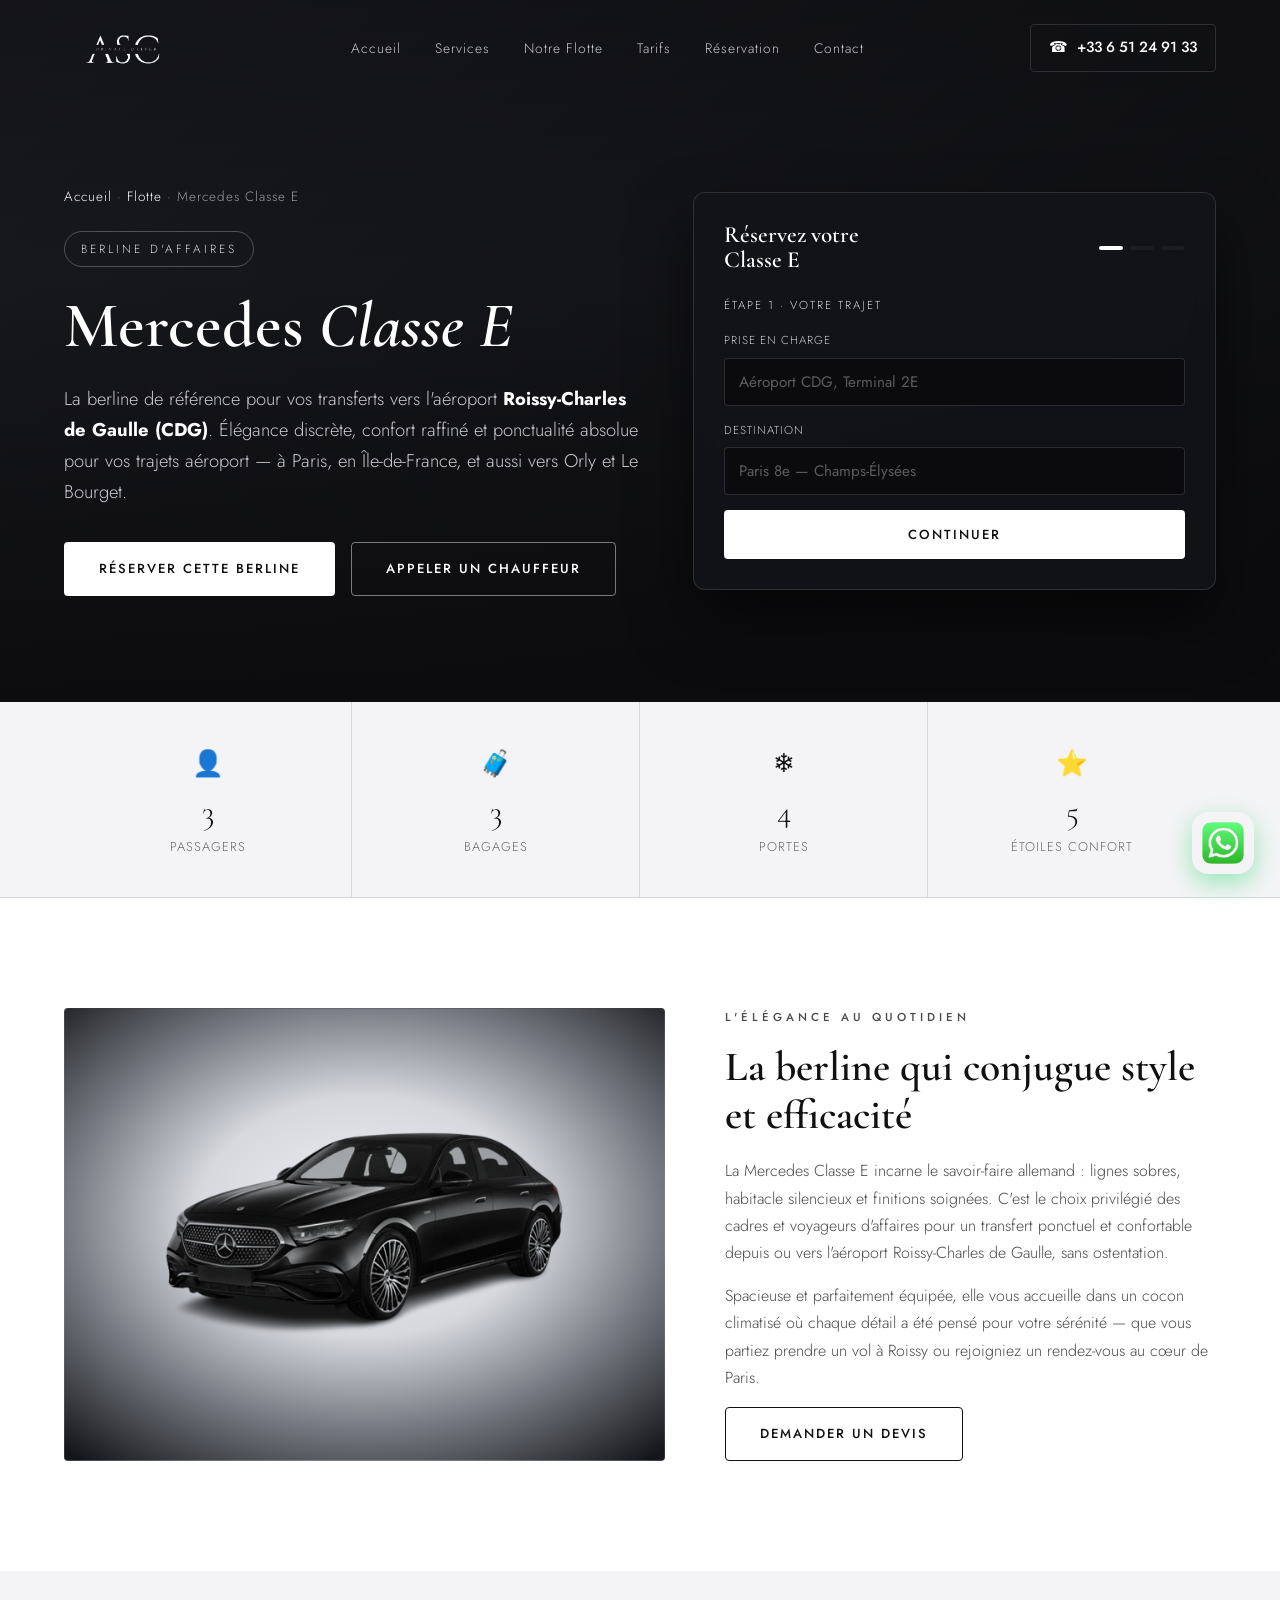
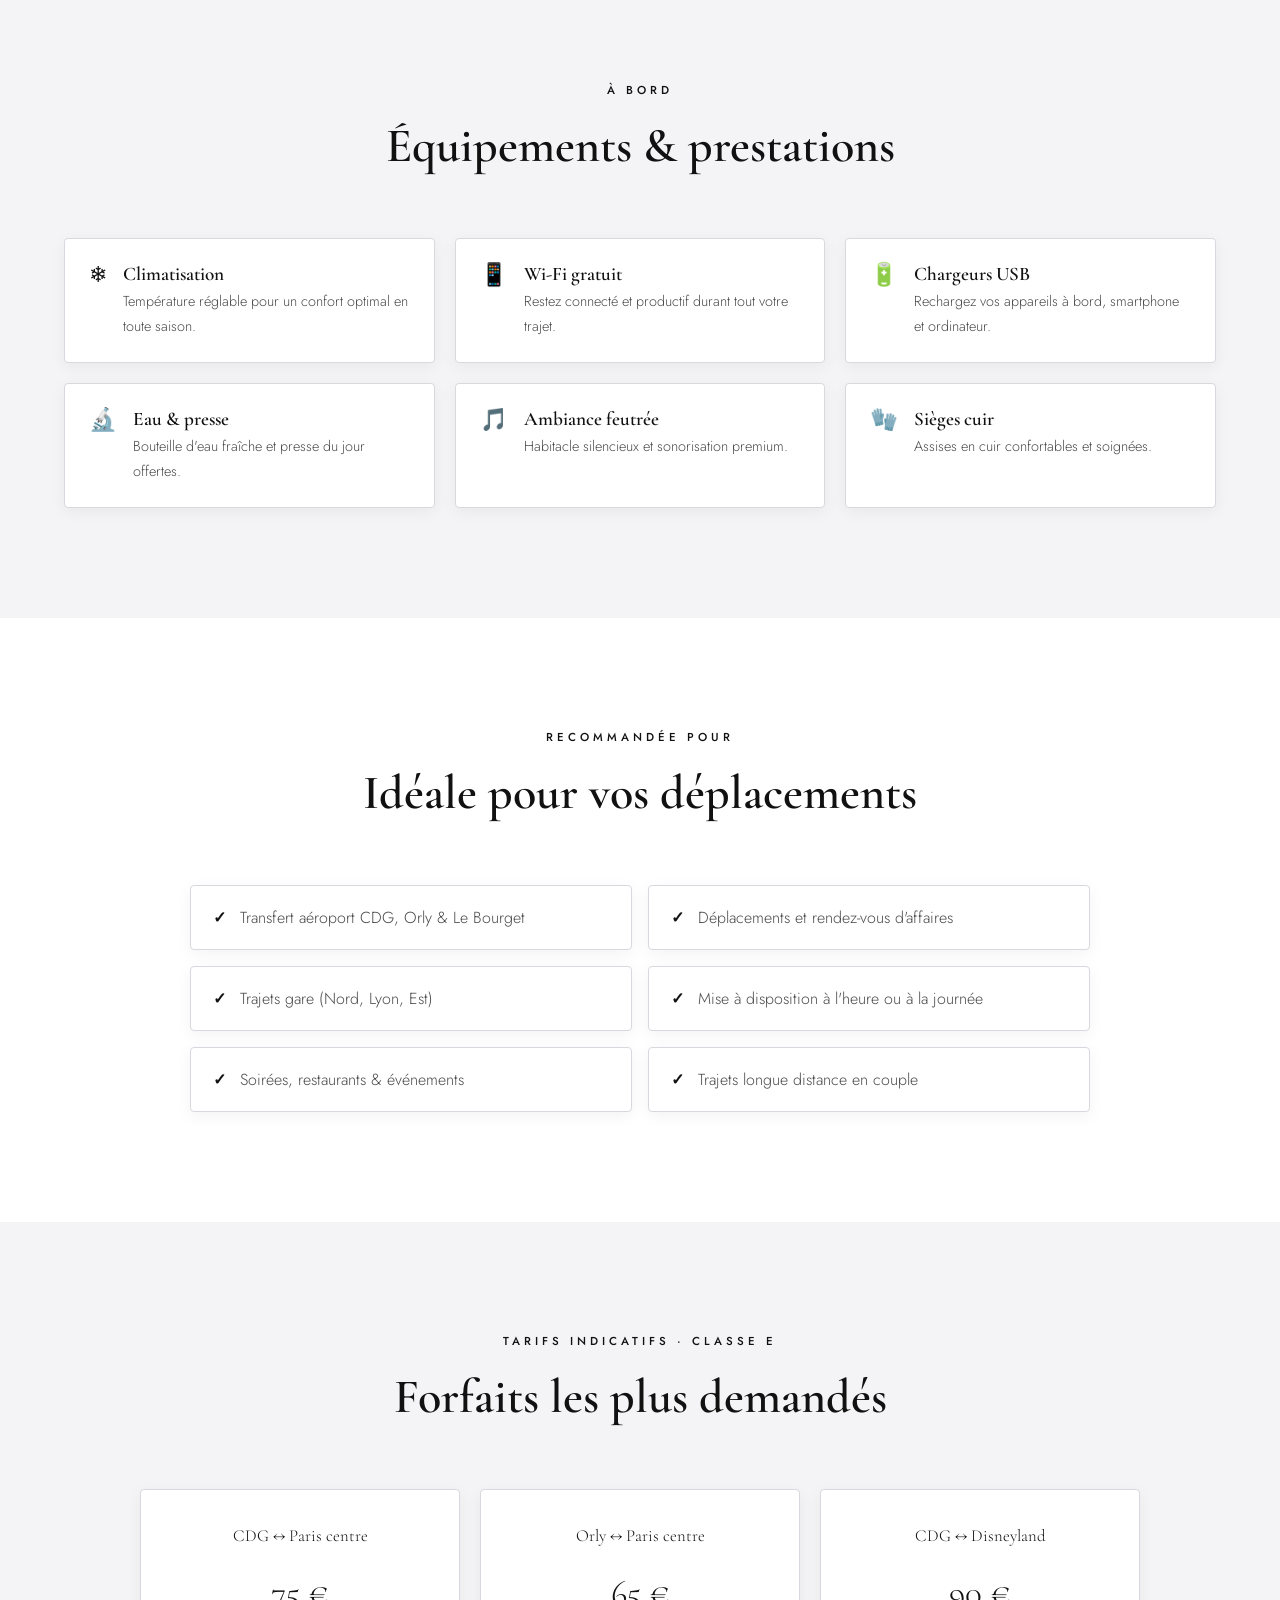
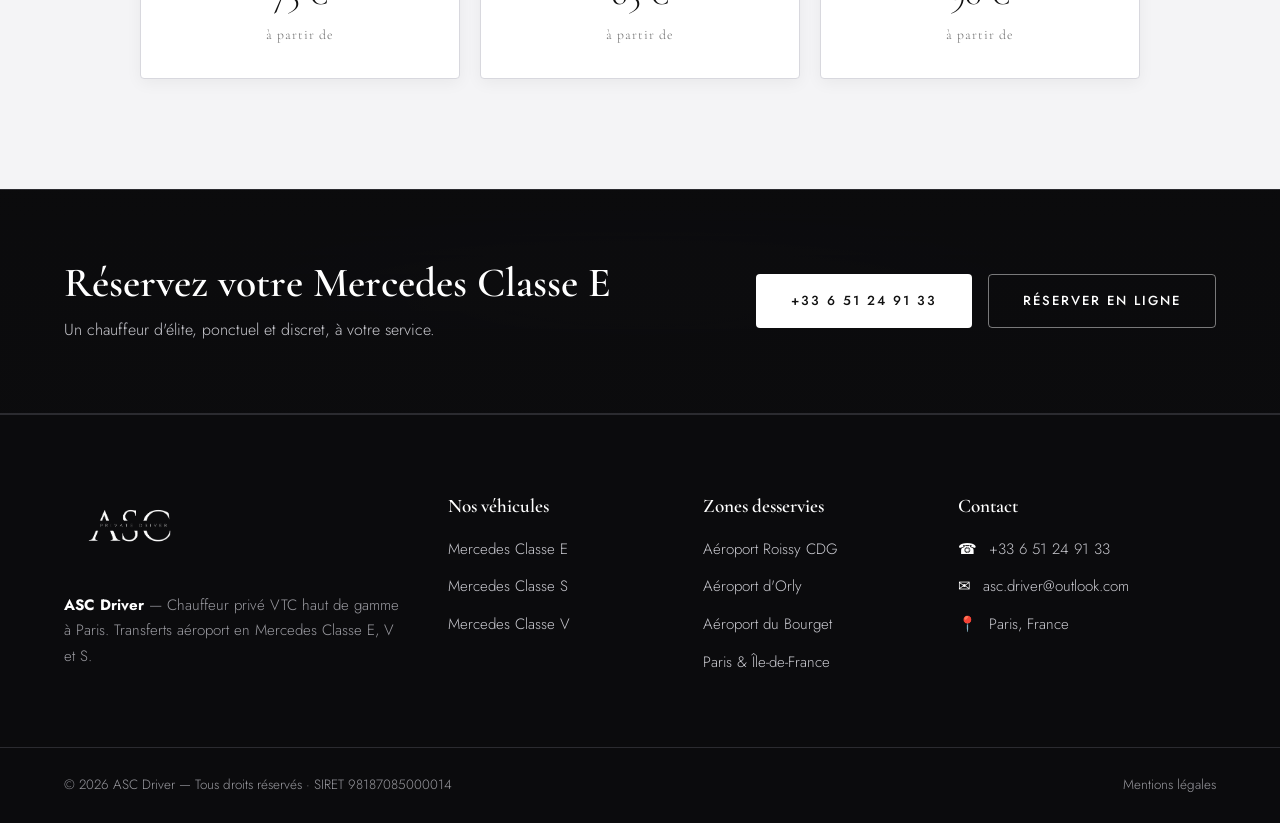
==== commit 8ec06344: "Migration WebP, theme noir & blanc, favicon complet, accessibilite - Images converties en WebP + log" ====
--- a/chauffeur-prive-classe-e.html
+++ b/chauffeur-prive-classe-e.html
@@ -11,7 +11,7 @@
   <meta property="og:description" content="Berline d'affaires avec chauffeur privé à Paris. Transferts aéroport CDG & Orly." />
   <meta property="og:type" content="website" />
   <meta property="og:url" content="https://transfert-cdg-paris.fr/chauffeur-prive-classe-e.html" />
-  <meta property="og:image" content="https://transfert-cdg-paris.fr/classe-e.png" />
+  <meta property="og:image" content="https://transfert-cdg-paris.fr/classe-e.webp" />
   <meta property="og:locale" content="fr_FR" />
   <link rel="preconnect" href="https://fonts.googleapis.com" />
   <link rel="preconnect" href="https://fonts.gstatic.com" crossorigin />
@@ -36,12 +36,12 @@
         "serviceType": "Transfert aéroport et chauffeur privé VTC",
         "description": "Berline Mercedes Classe E avec chauffeur privé pour vos transferts aéroport CDG, navette Paris Charles de Gaulle, Orly et déplacements VTC dans Paris. Voiture avec chauffeur élégante pour particuliers et professionnels, jusqu'à 3 passagers et 3 bagages.",
         "url": "https://transfert-cdg-paris.fr/chauffeur-prive-classe-e.html",
-        "image": "https://transfert-cdg-paris.fr/classe-e.png",
+        "image": "https://transfert-cdg-paris.fr/classe-e.webp",
         "provider": {
           "@type": ["Organization", "TaxiService"],
           "name": "ASC Driver",
           "url": "https://transfert-cdg-paris.fr",
-          "logo": "https://transfert-cdg-paris.fr/logo.png",
+          "logo": "https://transfert-cdg-paris.fr/asc-driver.webp",
           "telephone": "+33651249133",
           "email": "asc.driver@outlook.com",
           "vatID": "98187085000014"
@@ -73,7 +73,7 @@
   <header class="header" id="header">
     <div class="container header__inner">
       <a href="index.html" class="logo" title="chauffeur privé cdg">
-        <img src="logo.png" alt="ASC Private Driver — Chauffeur privé Paris" class="logo__img" title="chauffeur mercedes cdg" />
+        <img src="asc-driver.webp" alt="ASC Private Driver — Chauffeur privé Paris" class="logo__img" title="chauffeur mercedes cdg" />
       </a>
       <nav class="nav" id="nav">
         <ul class="nav__list">
@@ -183,7 +183,7 @@
   <section class="section">
     <div class="container">
       <div class="v-intro__grid">
-        <div class="v-intro__media"><img src="classe-e.png" alt="Mercedes Classe E avec chauffeur privé — berline d'affaires pour transfert aéroport CDG Paris" title="voiture avec chauffeur cdg" /></div>
+        <div class="v-intro__media"><img src="classe-e.webp" alt="Mercedes Classe E avec chauffeur privé — berline d'affaires pour transfert aéroport CDG Paris" title="voiture avec chauffeur cdg" /></div>
         <div class="v-intro__text">
           <p class="section__eyebrow">L'élégance au quotidien</p>
           <h2 class="section__title">La berline qui conjugue style et efficacité</h2>
@@ -270,7 +270,7 @@
   <footer class="footer" id="contact">
     <div class="container footer__grid">
       <div class="footer__col">
-        <a href="index.html" class="logo logo--footer" title="voiture avec chauffeur cdg"><img src="logo.png" alt="ASC Private Driver" class="logo__img" title="chauffeur mercedes cdg" /></a>
+        <a href="index.html" class="logo logo--footer" title="voiture avec chauffeur cdg"><img src="asc-driver.webp" alt="ASC Private Driver" class="logo__img" title="chauffeur mercedes cdg" /></a>
         <p class="footer__about"><strong>ASC Driver</strong> — Chauffeur privé VTC haut de gamme à Paris. Transferts aéroport en Mercedes Classe E, V et S.</p>
       </div>
       <div class="footer__col"><h4>Nos véhicules</h4><ul>
@@ -294,7 +294,7 @@
   </footer>
 
   <a href="https://wa.me/33651249133" class="float-call" target="_blank" rel="noopener" aria-label="Contacter ASC Driver sur WhatsApp" title="chauffeur aeroport cdg">
-    <img src="whatsapp.png" alt="Contacter ASC Driver sur WhatsApp" />
+    <img src="whatsapp.webp" alt="Contacter ASC Driver sur WhatsApp" />
   </a>
   <script src="js/main.js"></script>
 </body>
--- a/css/style.css
+++ b/css/style.css
@@ -182,7 +182,7 @@
   background:
     linear-gradient(90deg, rgba(11,11,13,0.94) 0%, rgba(11,11,13,0.72) 45%, rgba(11,11,13,0.45) 100%),
     linear-gradient(180deg, rgba(11,11,13,0.35) 0%, transparent 35%, rgba(11,11,13,0.95) 100%),
-    url("../hero.jpeg") center center / cover no-repeat;
+    url("../hero.webp") center center / cover no-repeat;
 }
 .hero__overlay {
   position: absolute; right: -10%; top: 50%; transform: translateY(-50%);
@@ -308,20 +308,8 @@
   display: grid; grid-template-columns: 1.05fr 0.95fr;
   gap: 50px; align-items: center; width: 100%;
 }
-.v-hero__showcase {
-  background: radial-gradient(ellipse at 50% 45%, #ffffff 0%, #e6e7eb 55%, #cdced4 100%);
-  border: 1px solid var(--line); border-radius: 10px;
-  padding: 28px; display: flex; align-items: center; justify-content: center;
-  box-shadow: 0 30px 60px rgba(0,0,0,0.45);
-}
-.v-hero__showcase img {
-  width: 100%; max-height: 300px; object-fit: contain;
-  filter: drop-shadow(0 18px 24px rgba(0,0,0,0.25));
-}
 @media (max-width: 900px) {
   .v-hero__inner { grid-template-columns: 1fr; gap: 32px; }
-  .v-hero__showcase { order: 2; padding: 20px; }
-  .v-hero__showcase img { max-height: 220px; }
   .hero-form { order: 2; }
 }
 
@@ -382,10 +370,6 @@
 .v-hero--e::before { background: linear-gradient(135deg, #2a2c33, #0f1013); }
 .v-hero--s::before { background: linear-gradient(135deg, #3a3526, #0f1013); }
 .v-hero--v::before { background: linear-gradient(135deg, #26303a, #0f1013); }
-.v-hero__emoji {
-  position: absolute; right: 4%; top: 46%; transform: translateY(-50%);
-  font-size: 14rem; opacity: 0.14; z-index: 1; line-height: 1;
-}
 .v-hero__content { position: relative; z-index: 2; max-width: 720px; }
 .v-hero__crumb { font-size: 0.84rem; letter-spacing: 1px; color: var(--grey); margin-bottom: 22px; }
 .v-hero__crumb a { color: var(--gold); }
@@ -473,7 +457,6 @@
 }
 @media (max-width: 768px) {
   .vehicle__actions { grid-template-columns: 1fr; }
-  .v-hero__emoji { font-size: 8rem; opacity: 0.1; }
   .v-equip__grid { grid-template-columns: 1fr; }
   .v-uses__list { grid-template-columns: 1fr; }
 }
@@ -641,12 +624,13 @@
   .pricing__table { border: none; }
   .pricing__row--head { display: none; }
   .pricing__row {
-    grid-template-columns: 1fr; gap: 8px; border: 1px solid var(--line);
+    grid-template-columns: 1fr; gap: 8px; background: #ffffff;
+    border: 1px solid #d8d8de; box-shadow: 0 4px 16px rgba(0,0,0,.05);
     border-radius: var(--radius); margin-bottom: 14px; padding: 18px;
   }
   .pricing__row span:not(:first-child) { display: flex; justify-content: space-between; }
   .pricing__row span:not(:first-child)::before {
-    content: attr(data-label); color: var(--grey); font-size: 0.82rem;
+    content: attr(data-label); color: #6a6a6a; font-size: 0.82rem;
   }
   .pricing__row span:first-child { font-size: 1.1rem; padding-bottom: 8px; border-bottom: 1px solid var(--line); margin-bottom: 6px; }
 
@@ -672,3 +656,200 @@
   .cta-band__actions { width: 100%; flex-direction: column; }
   .cta-band__actions .btn { width: 100%; }
 }
+
+/* =================================================================
+   THÈME NOIR & BLANC
+   Header / Hero / CTA / Footer restent noirs (logo blanc lisible)
+   Sections de contenu en blanc / gris clair, accents or -> noir & blanc
+   ================================================================= */
+
+:root { --line: rgba(140, 140, 150, 0.25); }
+
+/* Base claire */
+body { background: #ffffff; color: #222222; }
+
+/* ---- Fonds clairs alternés ---- */
+.services { background: #ffffff; }
+.fleet    { background: #f4f4f6; }
+.perks    { background: #ffffff; }
+.pricing  { background: #f4f4f6; }
+.booking  { background: #ffffff; }
+.faq      { background: #f4f4f6; }
+.v-stats  { background: #f4f4f6; border-bottom: 1px solid #e6e6ea; }
+.v-equip  { background: #f4f4f6; }
+.v-price  { background: #f4f4f6; }
+
+/* ---- Titres & intros (sections claires) ---- */
+.section__title   { color: #111111; }
+.section__eyebrow { color: #111111; }
+.section__intro   { color: #555555; }
+
+/* ---- Cartes services ---- */
+.card { background: #ffffff; border: 1px solid #e6e6ea; }
+.card:hover { background: #ffffff; border-color: #111111; box-shadow: 0 16px 34px rgba(0,0,0,.08); }
+.card__icon { color: #111111; border-color: #e0e0e4; }
+.card__title { color: #111111; }
+.card p { color: #555555; }
+
+/* ---- Flotte ---- */
+.vehicle { background: #ffffff; border: 1px solid #e6e6ea; }
+.vehicle:hover { box-shadow: 0 22px 44px rgba(0,0,0,.14); }
+.vehicle--featured { border-color: #111111; }
+.vehicle__media { border-bottom-color: #e6e6ea; }
+.vehicle__tag { color: #8a8a90; }
+.vehicle__tag--gold { color: #111111; }
+.vehicle__name a { color: #111111; }
+.vehicle__name a:hover { color: #555555; }
+.vehicle__desc { color: #555555; }
+.vehicle__specs li { color: #555555; }
+.vehicle__specs span { color: #111111; }
+
+/* ---- Avantages ---- */
+.perk__num { color: #111111; opacity: .14; }
+.perk h3 { color: #111111; }
+.perk p { color: #555555; }
+
+/* ---- Tarifs ---- */
+.pricing__table { border-color: #e6e6ea; }
+.pricing__row { border-bottom-color: #e6e6ea; }
+.pricing__row--head { background: #111111; color: #ffffff; }
+.pricing__row span:first-child { color: #111111; }
+.pricing__row span:not(:first-child) { color: #444444; }
+.pricing__row:not(.pricing__row--head):hover { background: #ececef; }
+.pricing__note { color: #888888; }
+
+/* ---- Réservation ---- */
+.booking__intro > p { color: #555555; }
+.booking__contact li { color: #333333; }
+.booking__contact span { color: #111111; }
+.booking__contact a:hover { color: #000000; }
+.booking__form { background: #ffffff; border: 1px solid #e6e6ea; }
+.field label { color: #555555; }
+.field input, .field select, .field textarea { background: #ffffff; border: 1px solid #cfcfd4; color: #111111; }
+.field input:focus, .field select:focus, .field textarea:focus { border-color: #111111; }
+.field input::placeholder, .field textarea::placeholder { color: #9a9aa0; }
+.field select option { background: #ffffff; }
+.booking__feedback.success { color: #111111; }
+
+/* ---- FAQ ---- */
+.faq__item { background: #ffffff; border: 1px solid #e6e6ea; }
+.faq__item summary { color: #111111; }
+.faq__item summary::after { color: #111111; }
+.faq__item p { color: #555555; }
+
+/* ---- Pages véhicule : stats ---- */
+.v-stat { border-right-color: #e6e6ea; }
+.v-stat__icon { color: #111111; }
+.v-stat__value { color: #111111; }
+.v-stat__label { color: #888888; }
+
+/* ---- Pages véhicule : présentation ---- */
+.v-intro__text p { color: #555555; }
+
+/* ---- Pages véhicule : équipements ---- */
+.v-equip__item { background: #ffffff; border: 1px solid #e6e6ea; }
+.v-equip__item span { color: #111111; }
+.v-equip__item h3 { color: #111111; }
+.v-equip__item p { color: #666666; }
+
+/* ---- Pages véhicule : usages ---- */
+.v-uses__list li { background: #ffffff; border: 1px solid #e6e6ea; color: #555555; }
+.v-uses__list li::before { color: #111111; }
+
+/* ---- Pages véhicule : tarifs ---- */
+.v-price__card { background: #ffffff; border: 1px solid #e6e6ea; }
+.v-price__card:hover { border-color: #111111; }
+.v-price__route { color: #111111; }
+.v-price__amount { color: #111111; }
+.v-price__amount small { color: #888888; }
+
+/* ---- Boutons (contexte clair = défaut) ---- */
+.btn--gold { background: #111111; color: #ffffff; }
+.btn--gold:hover { background: #000000; box-shadow: 0 12px 30px rgba(0,0,0,.2); }
+.btn--outline { border-color: #111111; color: #111111; }
+.btn--outline:hover { background: #111111; color: #ffffff; }
+
+/* =====  SECTIONS SOMBRES CONSERVÉES (or -> blanc)  ===== */
+.hero__overlay { background: radial-gradient(circle, rgba(255,255,255,.06), transparent 70%); }
+.hero__eyebrow { color: #d8d8d8; }
+.hero__title span { background: none; -webkit-text-fill-color: #ffffff; color: #ffffff; }
+.hero__badges strong { color: #ffffff; }
+.hero__scroll { color: #ffffff; }
+
+.nav__link:hover { color: #ffffff; }
+.nav__link::after { background: #ffffff; }
+.header__cta { color: #ffffff; }
+.header__cta:hover { border-color: #ffffff; color: #ffffff; }
+.header__cta-icon { color: #ffffff; }
+
+.v-hero__tag { color: #d8d8d8; border-color: rgba(255,255,255,.25); }
+.v-hero__title span { background: none; -webkit-text-fill-color: #ffffff; color: #ffffff; }
+.v-hero__crumb a { color: #ffffff; }
+
+.cta-band {
+  background:
+    linear-gradient(rgba(11,11,13,.9), rgba(11,11,13,.95)),
+    radial-gradient(ellipse at center, rgba(255,255,255,.06), transparent 70%),
+    #0b0b0d;
+}
+
+.footer__col h4 { color: #ffffff; }
+.footer__contact span { color: #ffffff; }
+.footer__col ul li a:hover { color: #ffffff; }
+.footer__bottom a:hover { color: #ffffff; }
+
+/* Boutons inversés (blanc) dans les zones sombres */
+.hero .btn--gold, .cta-band .btn--gold, .v-hero .btn--gold {
+  background: #ffffff; color: #111111;
+}
+.hero .btn--gold:hover, .cta-band .btn--gold:hover, .v-hero .btn--gold:hover {
+  background: #e6e6e6; color: #111111; box-shadow: 0 12px 30px rgba(0,0,0,.4);
+}
+.hero .btn--ghost, .cta-band .btn--ghost, .v-hero .btn--ghost {
+  border-color: rgba(255,255,255,.45); color: #ffffff;
+}
+.hero .btn--ghost:hover, .cta-band .btn--ghost:hover, .v-hero .btn--ghost:hover {
+  border-color: #ffffff; color: #ffffff;
+}
+.v-hero .btn--outline { border-color: rgba(255,255,255,.45); color: #ffffff; }
+.v-hero .btn--outline:hover { background: #ffffff; color: #111111; }
+
+/* Formulaire multi-étapes (hero sombre) : accents or -> blanc */
+.form-step__label { color: #d8d8d8; }
+.step-dot.active { background: #ffffff; }
+.hf-feedback.success { color: #ffffff; }
+.hf-field input:focus, .hf-field select:focus { border-color: #ffffff; }
+
+/* =================================================================
+   AJUSTEMENTS DE CONTRASTE
+   ================================================================= */
+
+/* Petits textes gris : assombris pour une meilleure lisibilité */
+.vehicle__tag { color: #6c6c74; }
+.v-stat__label, .v-price__amount small, .pricing__note { color: #6a6a6a; }
+.section__intro { color: #4f4f4f; }
+.card p, .vehicle__desc, .perk p, .faq__item p,
+.v-intro__text p, .v-uses__list li, .v-equip__item p { color: #4a4a4a; }
+.booking__intro > p, .booking__contact li { color: #3f3f3f; }
+.field label { color: #444444; }
+.pricing__row span:not(:first-child) { color: #333333; }
+
+/* Cartes mieux définies sur fonds clairs (bordure + ombre douce) */
+.card, .vehicle, .faq__item, .booking__form,
+.v-equip__item, .v-uses__list li, .v-price__card {
+  border-color: #d8d8de;
+  box-shadow: 0 4px 16px rgba(0, 0, 0, 0.05);
+}
+.pricing__table { border-color: #d8d8de; }
+.pricing__row { border-bottom-color: #d8d8de; }
+/* En-tête noire : forcer le texte des cellules en blanc */
+.pricing__row--head span:first-child,
+.pricing__row--head span:not(:first-child) { color: #ffffff; }
+
+/* Séparateurs un peu plus visibles */
+.v-stats { border-bottom-color: #d8d8de; }
+.v-stat { border-right-color: #d8d8de; }
+.vehicle__media { border-bottom-color: #d8d8de; }
+
+/* Emphase (gras) lisible sur fonds sombres */
+.hero__subtitle strong, .v-hero__lead strong, .footer__about strong { color: #ffffff; }
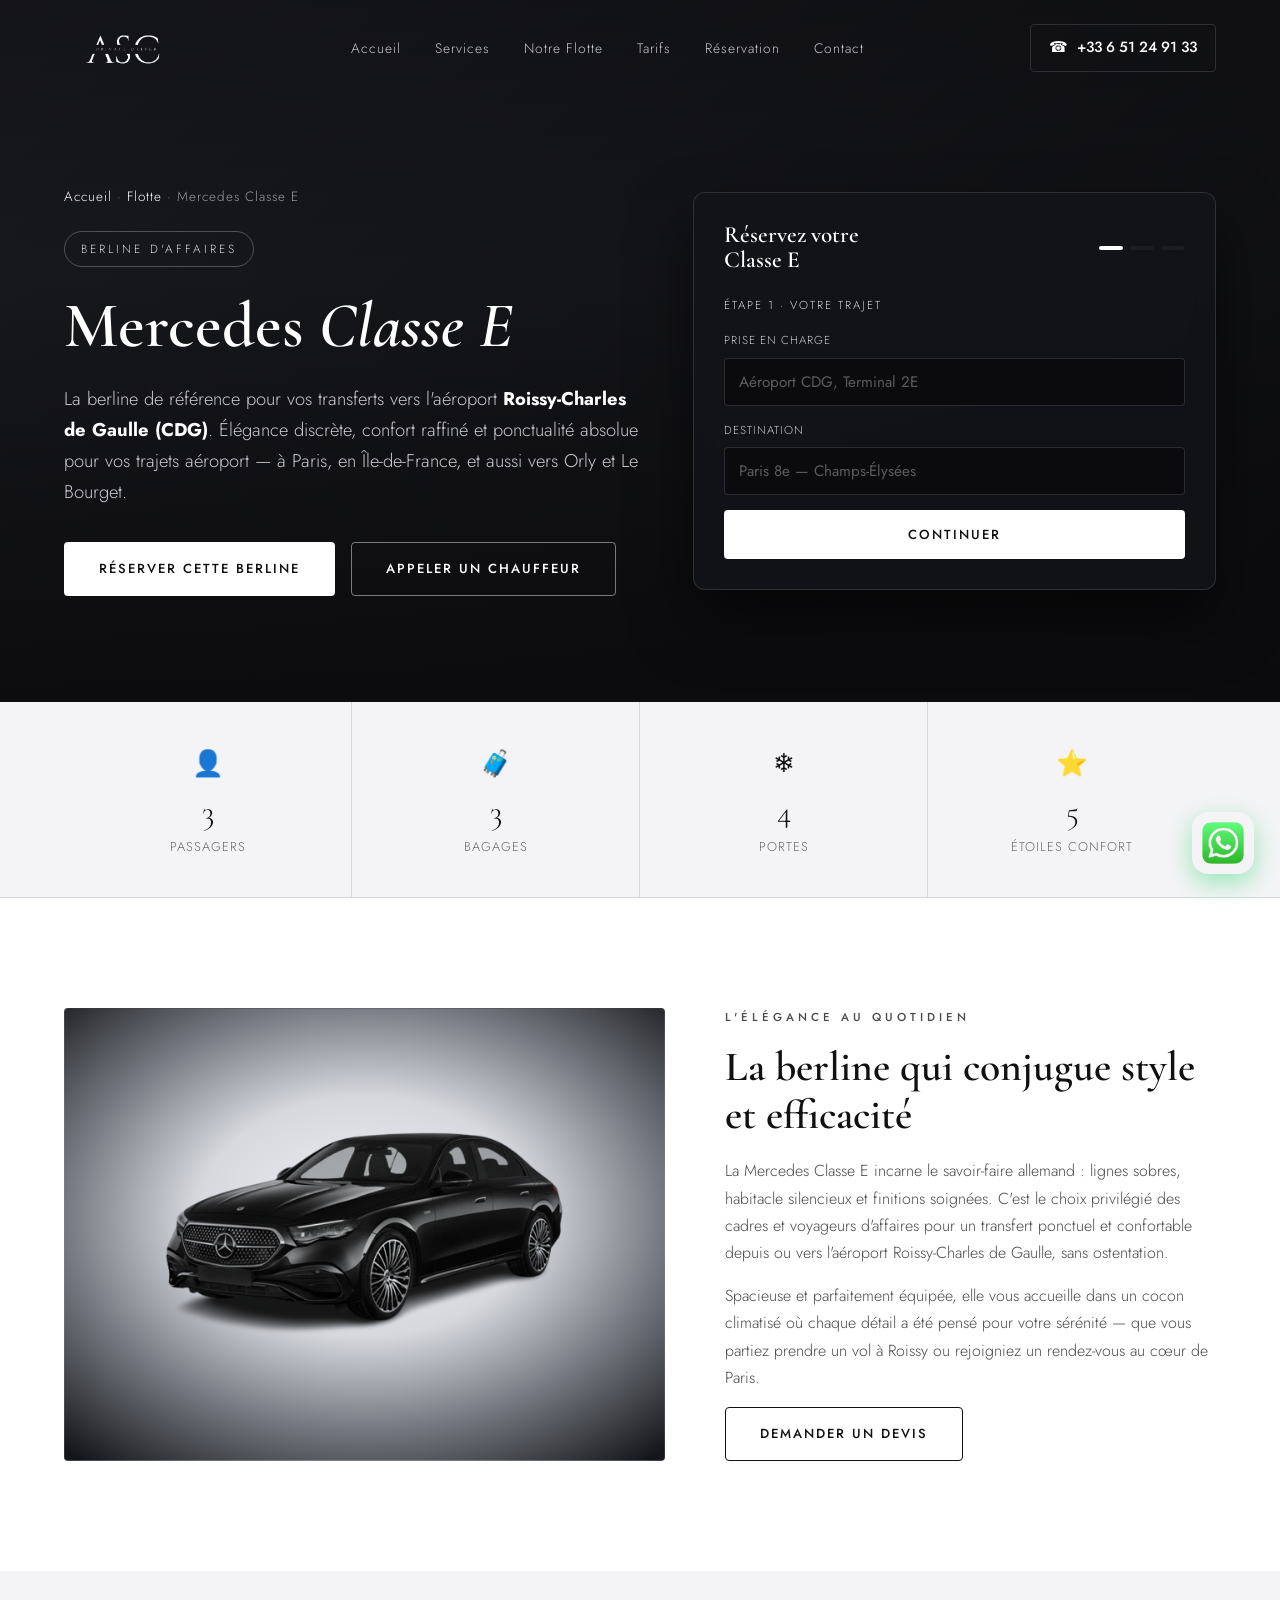
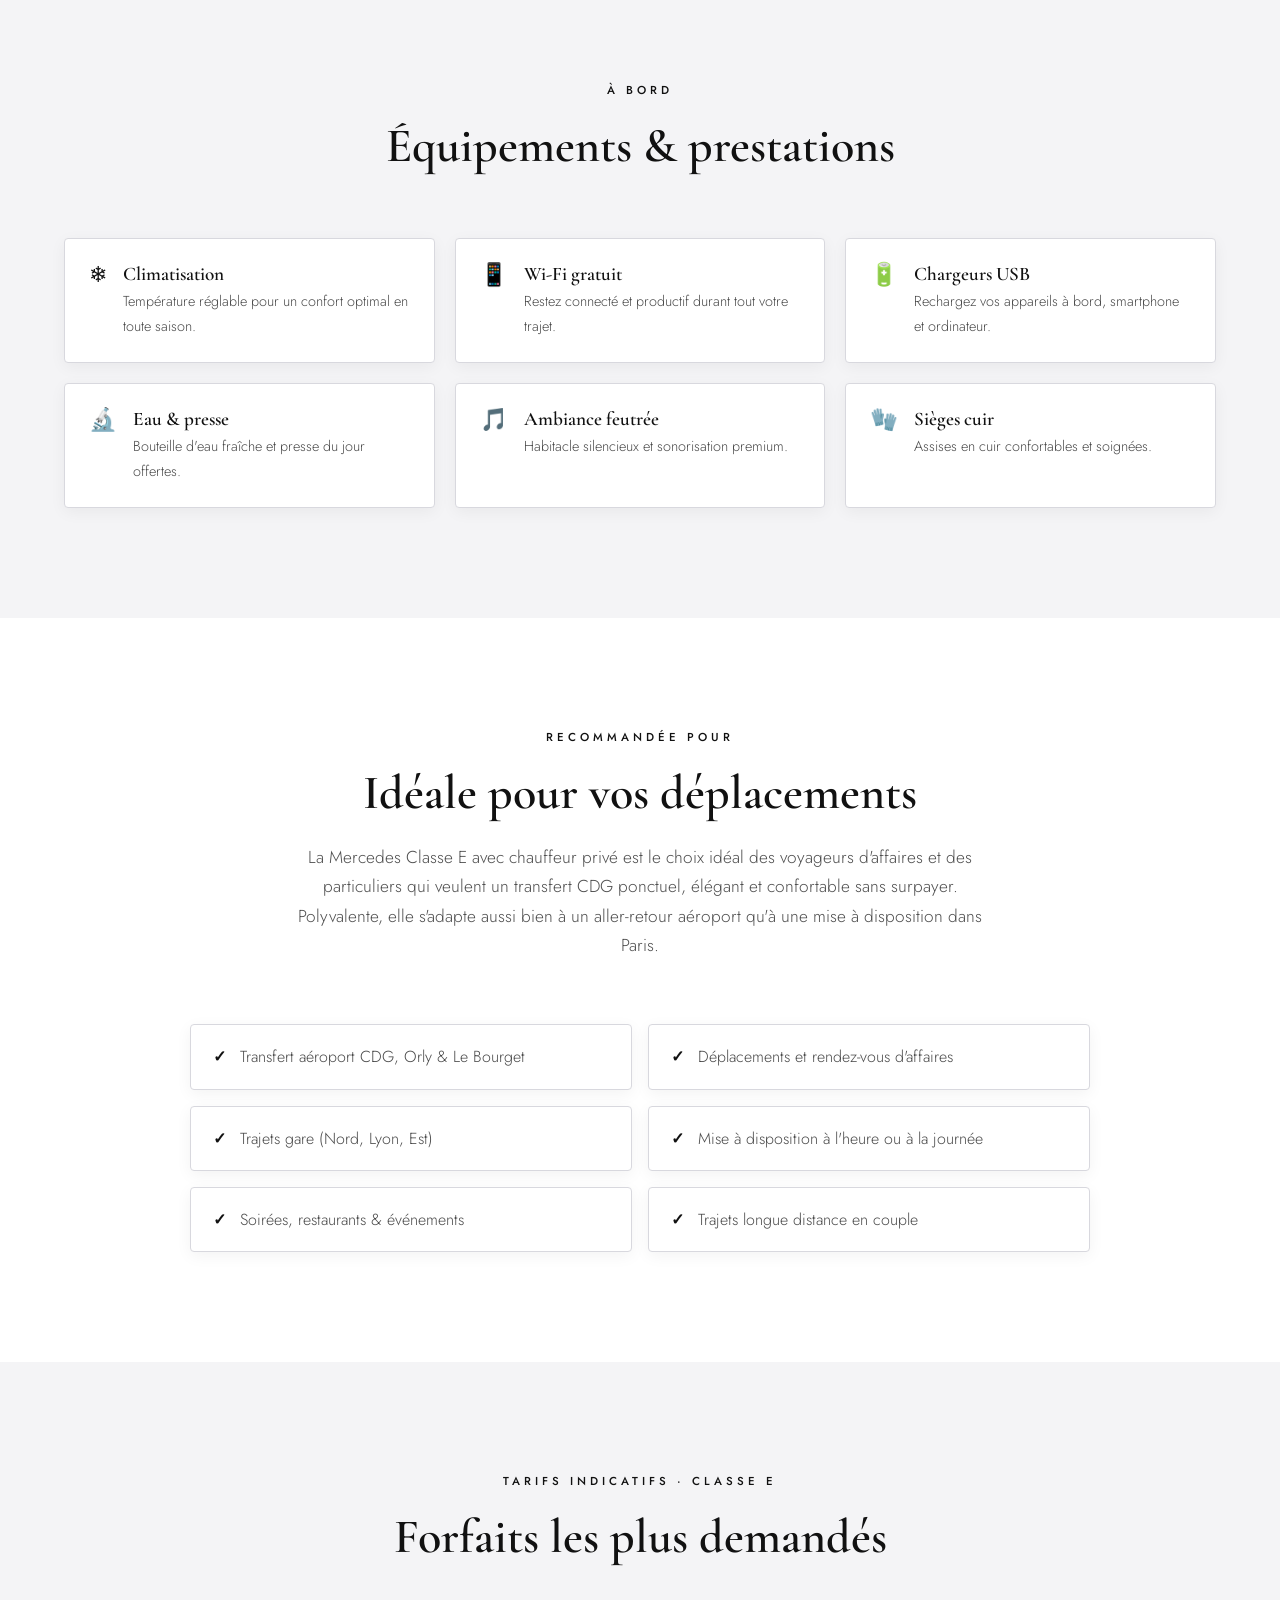
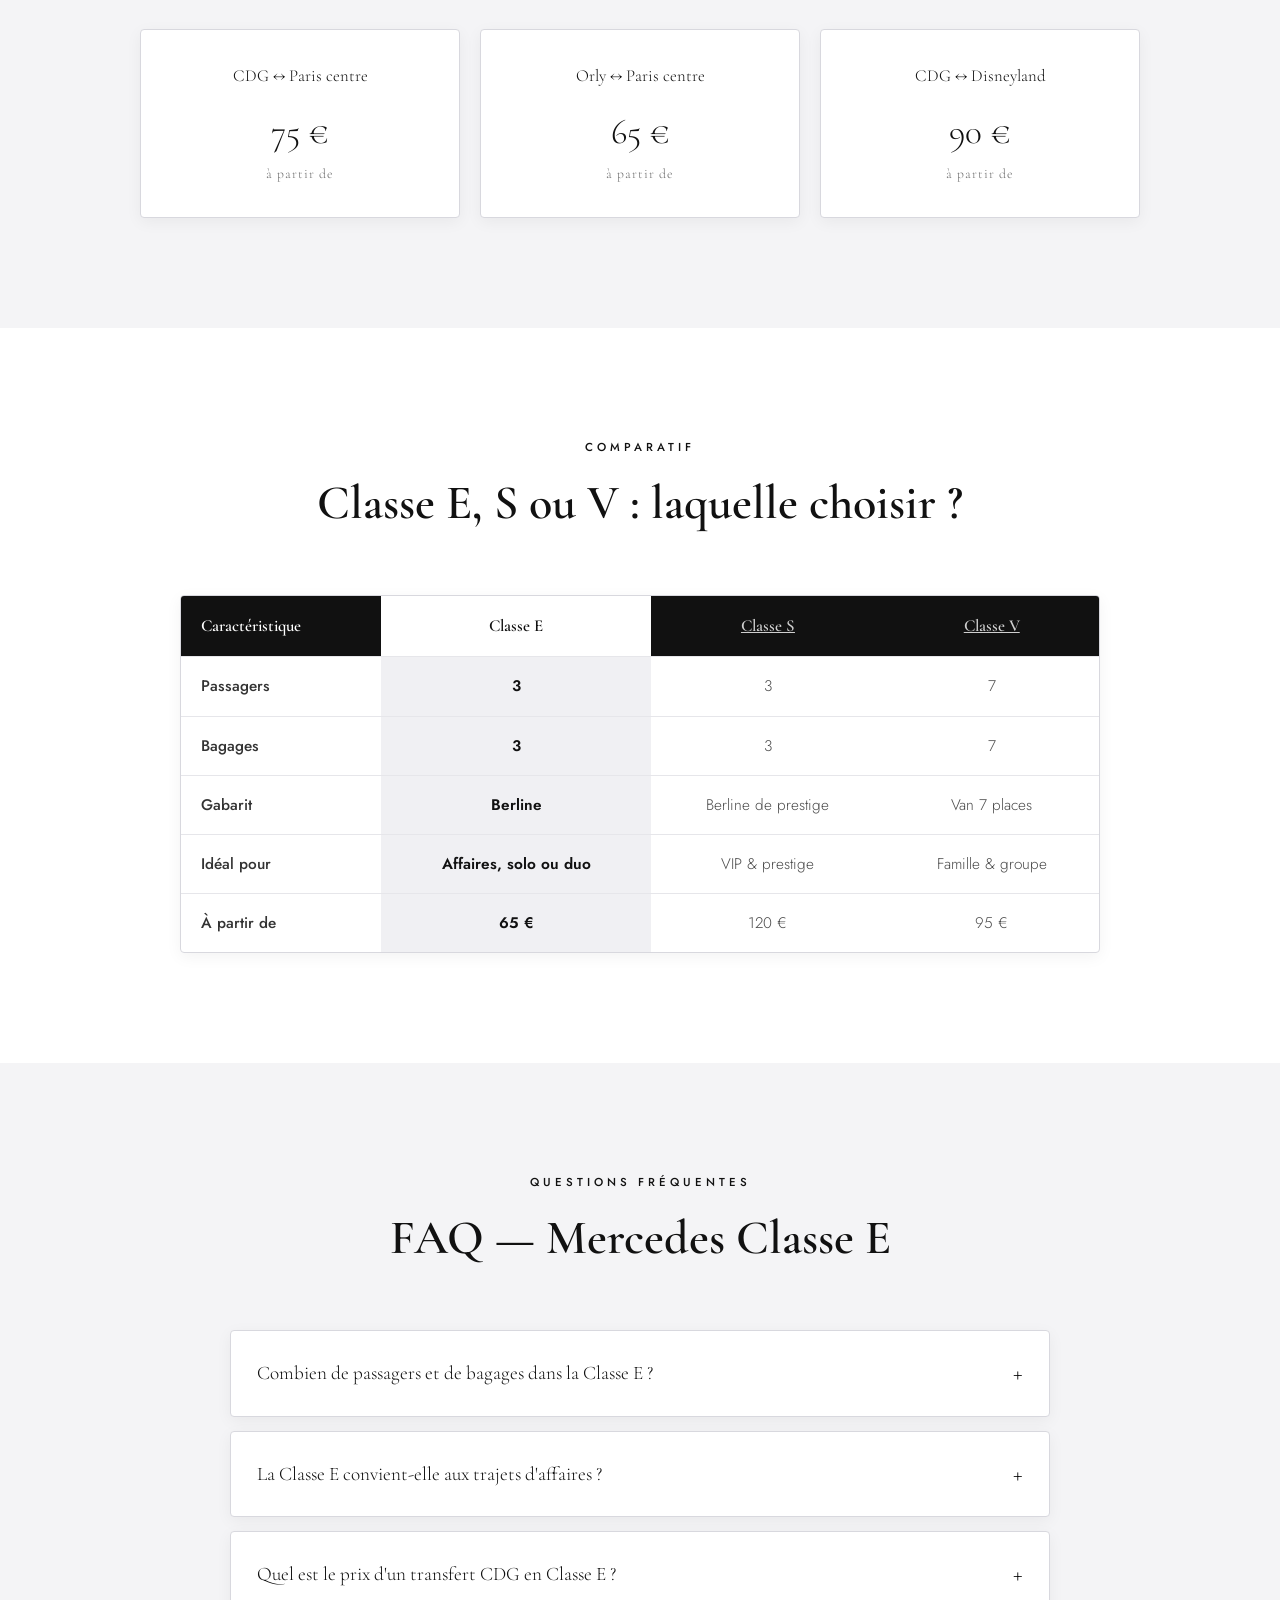
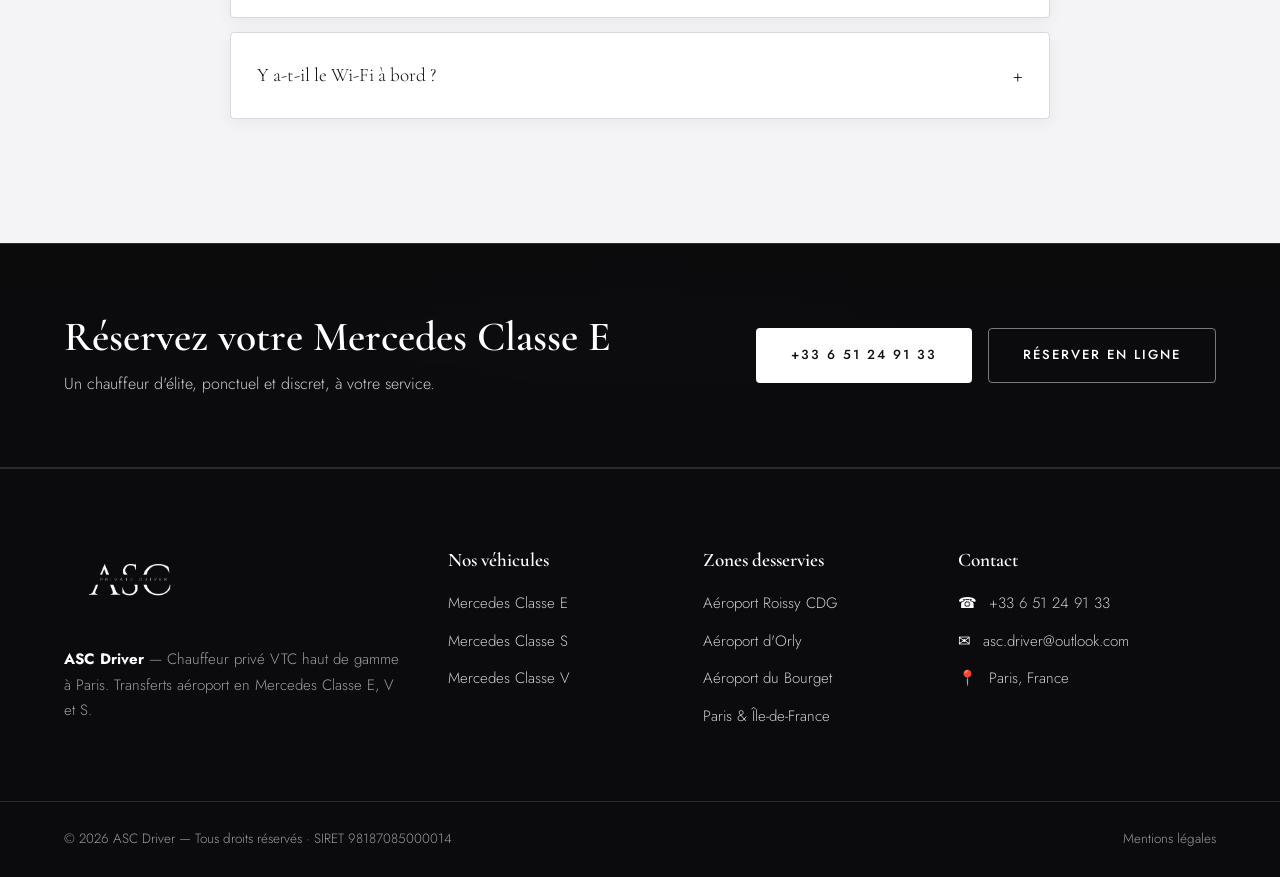
==== commit d86ff0c1: "Contenu SEO : terminaux CDG, destinations, calcul prix + comparatif et FAQ par vehicule - Accueil : " ====
--- a/chauffeur-prive-classe-e.html
+++ b/chauffeur-prive-classe-e.html
@@ -24,7 +24,6 @@
   <meta name="msapplication-TileColor" content="#0b0b0d" />
   <meta name="msapplication-TileImage" content="icones/ms-icon-96x96.png" />
   <link rel="stylesheet" href="css/style.css" />
-
   <script type="application/ld+json">
   {
     "@context": "https://schema.org",
@@ -62,14 +61,21 @@
           { "@type": "ListItem", "position": 2, "name": "Notre flotte", "item": "https://transfert-cdg-paris.fr/#flotte" },
           { "@type": "ListItem", "position": 3, "name": "Mercedes Classe E", "item": "https://transfert-cdg-paris.fr/chauffeur-prive-classe-e.html" }
         ]
+      },
+      {
+        "@type": "FAQPage",
+        "mainEntity": [
+          { "@type": "Question", "name": "Combien de passagers et de bagages dans la Classe E ?", "acceptedAnswer": { "@type": "Answer", "text": "La Mercedes Classe E accueille jusqu'à 3 passagers et 3 valises. Pour un groupe plus nombreux ou davantage de bagages, optez pour la Classe V (van 7 places)." } },
+          { "@type": "Question", "name": "La Classe E convient-elle aux trajets d'affaires ?", "acceptedAnswer": { "@type": "Answer", "text": "Absolument : habitacle silencieux, Wi-Fi à bord, prises de recharge et chauffeur en tenue. C'est notre berline la plus demandée pour les déplacements professionnels au départ de CDG." } },
+          { "@type": "Question", "name": "Quel est le prix d'un transfert CDG en Classe E ?", "acceptedAnswer": { "@type": "Answer", "text": "Le tarif est un forfait fixe à partir de 65 €, garanti à la réservation (bagages, péages et attente inclus). Le prix exact dépend de votre trajet et de l'horaire." } },
+          { "@type": "Question", "name": "Y a-t-il le Wi-Fi à bord ?", "acceptedAnswer": { "@type": "Answer", "text": "Oui, le Wi-Fi gratuit est disponible dans toutes nos Mercedes, ainsi que des chargeurs pour vos appareils." } }
+        ]
       }
     ]
   }
   </script>
 </head>
 <body>
-
-  <!-- HEADER -->
   <header class="header" id="header">
     <div class="container header__inner">
       <a href="index.html" class="logo" title="chauffeur privé cdg">
@@ -91,8 +97,6 @@
       <button class="burger" id="burger" aria-label="Menu" aria-expanded="false"><span></span><span></span><span></span></button>
     </div>
   </header>
-
-  <!-- HERO -->
   <section class="v-hero v-hero--e">
     <div class="container v-hero__inner">
       <div class="v-hero__content">
@@ -116,7 +120,6 @@
             <span class="step-dot active"></span><span class="step-dot"></span><span class="step-dot"></span>
           </div>
         </div>
-
         <div class="form-step active">
           <p class="form-step__label">Étape 1 · Votre trajet</p>
           <div class="hf-field">
@@ -129,7 +132,6 @@
           </div>
           <button type="button" class="btn btn--gold btn--full hf-next">Continuer</button>
         </div>
-
         <div class="form-step">
           <p class="form-step__label">Étape 2 · Détails du voyage</p>
           <div class="hf-row">
@@ -149,7 +151,6 @@
             <button type="button" class="btn btn--gold hf-next">Continuer</button>
           </div>
         </div>
-
         <div class="form-step">
           <p class="form-step__label">Étape 3 · Vos coordonnées</p>
           <div class="hf-field"><label for="name">Nom complet</label><input type="text" id="name" name="name" placeholder="Jean Dupont" required /></div>
@@ -166,8 +167,6 @@
       </form>
     </div>
   </section>
-
-  <!-- STATS -->
   <section class="v-stats">
     <div class="container">
       <div class="v-stats__grid">
@@ -178,8 +177,6 @@
       </div>
     </div>
   </section>
-
-  <!-- PRESENTATION -->
   <section class="section">
     <div class="container">
       <div class="v-intro__grid">
@@ -203,8 +200,6 @@
       </div>
     </div>
   </section>
-
-  <!-- EQUIPEMENTS -->
   <section class="section v-equip">
     <div class="container">
       <div class="section__head">
@@ -221,13 +216,16 @@
       </div>
     </div>
   </section>
-
-  <!-- USAGES -->
   <section class="section">
     <div class="container">
       <div class="section__head">
         <p class="section__eyebrow">Recommandée pour</p>
         <h2 class="section__title">Idéale pour vos déplacements</h2>
+        <p class="section__intro">
+          La Mercedes Classe E avec chauffeur privé est le choix idéal des voyageurs d'affaires et des
+          particuliers qui veulent un transfert CDG ponctuel, élégant et confortable sans surpayer.
+          Polyvalente, elle s'adapte aussi bien à un aller-retour aéroport qu'à une mise à disposition dans Paris.
+        </p>
       </div>
       <ul class="v-uses__list">
         <li>Transfert aéroport CDG, Orly &amp; Le Bourget</li>
@@ -239,8 +237,6 @@
       </ul>
     </div>
   </section>
-
-  <!-- TARIFS -->
   <section class="section v-price">
     <div class="container">
       <div class="section__head">
@@ -254,8 +250,61 @@
       </div>
     </div>
   </section>
+  <section class="section v-compare">
+    <div class="container">
+      <div class="section__head">
+        <p class="section__eyebrow">Comparatif</p>
+        <h2 class="section__title">Classe E, S ou V : laquelle choisir ?</h2>
+      </div>
+      <div class="compare__wrap">
+        <table class="compare">
+          <thead>
+            <tr>
+              <th>Caractéristique</th>
+              <th class="is-current">Classe E</th>
+              <th><a href="chauffeur-prive-classe-s.html" title="chauffeur vtc privé charles de gaulle">Classe S</a></th>
+              <th><a href="chauffeur-prive-classe-v.html" title="navettes cdg paris">Classe V</a></th>
+            </tr>
+          </thead>
+          <tbody>
+            <tr><td>Passagers</td><td class="is-current">3</td><td>3</td><td>7</td></tr>
+            <tr><td>Bagages</td><td class="is-current">3</td><td>3</td><td>7</td></tr>
+            <tr><td>Gabarit</td><td class="is-current">Berline</td><td>Berline de prestige</td><td>Van 7 places</td></tr>
+            <tr><td>Idéal pour</td><td class="is-current">Affaires, solo ou duo</td><td>VIP &amp; prestige</td><td>Famille &amp; groupe</td></tr>
+            <tr><td>À partir de</td><td class="is-current">65 €</td><td>120 €</td><td>95 €</td></tr>
+          </tbody>
+        </table>
+      </div>
+    </div>
+  </section>
 
-  <!-- CTA -->
+  <section class="section v-faq">
+    <div class="container">
+      <div class="section__head">
+        <p class="section__eyebrow">Questions fréquentes</p>
+        <h2 class="section__title">FAQ — Mercedes Classe E</h2>
+      </div>
+      <div class="faq__list">
+        <details class="faq__item">
+          <summary>Combien de passagers et de bagages dans la Classe E ?</summary>
+          <p>La Mercedes Classe E accueille jusqu'à 3 passagers et 3 valises. Pour un groupe plus nombreux ou davantage de bagages, optez pour la Classe V (van 7 places).</p>
+        </details>
+        <details class="faq__item">
+          <summary>La Classe E convient-elle aux trajets d'affaires ?</summary>
+          <p>Absolument : habitacle silencieux, Wi-Fi à bord, prises de recharge et chauffeur en tenue. C'est notre berline la plus demandée pour les déplacements professionnels au départ de CDG.</p>
+        </details>
+        <details class="faq__item">
+          <summary>Quel est le prix d'un transfert CDG en Classe E ?</summary>
+          <p>Le tarif est un forfait fixe à partir de 65 €, garanti à la réservation (bagages, péages et attente inclus). Le prix exact dépend de votre trajet et de l'horaire.</p>
+        </details>
+        <details class="faq__item">
+          <summary>Y a-t-il le Wi-Fi à bord ?</summary>
+          <p>Oui, le Wi-Fi gratuit est disponible dans toutes nos Mercedes, ainsi que des chargeurs pour vos appareils.</p>
+        </details>
+      </div>
+    </div>
+  </section>
+
   <section class="cta-band">
     <div class="container cta-band__inner">
       <div><h2>Réservez votre Mercedes Classe E</h2><p>Un chauffeur d'élite, ponctuel et discret, à votre service.</p></div>
@@ -265,8 +314,6 @@
       </div>
     </div>
   </section>
-
-  <!-- FOOTER -->
   <footer class="footer" id="contact">
     <div class="container footer__grid">
       <div class="footer__col">
@@ -292,7 +339,6 @@
       <p><a href="mentions-legales.html" title="transport prive cdg">Mentions légales</a></p>
     </div></div>
   </footer>
-
   <a href="https://wa.me/33651249133" class="float-call" target="_blank" rel="noopener" aria-label="Contacter ASC Driver sur WhatsApp" title="chauffeur aeroport cdg">
     <img src="whatsapp.webp" alt="Contacter ASC Driver sur WhatsApp" />
   </a>
--- a/css/style.css
+++ b/css/style.css
@@ -1,7 +1,3 @@
-/* ===================================================================
-   TRANSFERT CDG PARIS — Feuille de style luxe
-   Palette : Noir profond, Or champagne, Crème
-   =================================================================== */
 
 :root {
   --black: #0b0b0d;
@@ -15,19 +11,14 @@
   --grey: #9a9aa0;
   --grey-light: #c9c9cf;
   --line: rgba(200, 162, 74, 0.18);
-
   --font-serif: 'Cormorant Garamond', Georgia, serif;
   --font-sans: 'Jost', 'Segoe UI', sans-serif;
-
   --container: 1200px;
   --radius: 4px;
   --transition: 0.35s cubic-bezier(0.4, 0, 0.2, 1);
 }
-
 * { margin: 0; padding: 0; box-sizing: border-box; }
-
 html { scroll-behavior: smooth; }
-
 body {
   font-family: var(--font-sans);
   background: var(--black);
@@ -37,25 +28,18 @@
   -webkit-font-smoothing: antialiased;
   overflow-x: hidden;
 }
-
 a { color: inherit; text-decoration: none; transition: color var(--transition); }
 ul { list-style: none; }
 img { max-width: 100%; display: block; }
-
 .container {
   width: 100%;
   max-width: var(--container);
   margin: 0 auto;
   padding: 0 24px;
 }
-
-/* ===== TYPOGRAPHIE ===== */
 h1, h2, h3, h4 { font-family: var(--font-serif); font-weight: 600; line-height: 1.15; }
-
 .section { padding: 110px 0; position: relative; }
-
 .section__head { text-align: center; max-width: 720px; margin: 0 auto 64px; }
-
 .section__eyebrow {
   text-transform: uppercase;
   letter-spacing: 4px;
@@ -64,11 +48,8 @@
   margin-bottom: 18px;
   font-weight: 500;
 }
-
 .section__title { font-size: clamp(2rem, 4vw, 3rem); color: var(--white); margin-bottom: 22px; }
 .section__intro { color: var(--grey-light); font-size: 1.08rem; }
-
-/* ===== BOUTONS ===== */
 .btn {
   display: inline-flex;
   align-items: center;
@@ -85,22 +66,16 @@
   border-radius: var(--radius);
   transition: all var(--transition);
 }
-
 .btn--gold {
   background: linear-gradient(135deg, var(--gold-light), var(--gold));
   color: var(--black);
 }
 .btn--gold:hover { background: linear-gradient(135deg, var(--gold), var(--gold-dark)); transform: translateY(-2px); box-shadow: 0 12px 30px rgba(200, 162, 74, 0.3); }
-
 .btn--ghost { border-color: rgba(245, 241, 232, 0.35); color: var(--cream); background: transparent; }
 .btn--ghost:hover { border-color: var(--gold); color: var(--gold); }
-
 .btn--outline { border-color: var(--gold); color: var(--gold); background: transparent; }
 .btn--outline:hover { background: var(--gold); color: var(--black); }
-
 .btn--full { width: 100%; }
-
-/* ===== HEADER ===== */
 .header {
   position: fixed;
   top: 0; left: 0; right: 0;
@@ -115,26 +90,11 @@
   border-bottom: 1px solid var(--line);
 }
 .header__inner { display: flex; align-items: center; justify-content: space-between; gap: 24px; }
-
 .logo { display: flex; align-items: center; gap: 12px; }
 .logo__img { height: 52px; width: auto; display: block; transition: opacity var(--transition); }
 .logo:hover .logo__img { opacity: 0.85; }
 .header.scrolled .logo__img { height: 44px; }
 .logo--footer .logo__img { height: 58px; margin-bottom: 20px; }
-/* Anciens éléments texte (conservés au cas où) */
-.logo__mark {
-  font-family: var(--font-serif);
-  font-weight: 700;
-  font-size: 1.25rem;
-  letter-spacing: 1px;
-  color: var(--black);
-  background: linear-gradient(135deg, var(--gold-light), var(--gold));
-  padding: 6px 11px;
-  border-radius: var(--radius);
-}
-.logo__text { font-family: var(--font-serif); font-size: 1.35rem; color: var(--white); letter-spacing: 1px; }
-.logo__text em { color: var(--gold); font-style: italic; }
-
 .nav__list { display: flex; gap: 34px; }
 .nav__link {
   font-size: 0.86rem;
@@ -150,7 +110,6 @@
 }
 .nav__link:hover { color: var(--gold); }
 .nav__link:hover::after { width: 100%; }
-
 .header__cta {
   display: flex; align-items: center; gap: 9px;
   font-size: 0.92rem; font-weight: 500; color: var(--white);
@@ -158,14 +117,11 @@
 }
 .header__cta:hover { border-color: var(--gold); color: var(--gold); }
 .header__cta-icon { color: var(--gold); }
-
 .burger { display: none; flex-direction: column; gap: 5px; background: none; border: none; cursor: pointer; padding: 6px; }
 .burger span { width: 26px; height: 2px; background: var(--cream); transition: all var(--transition); }
 .burger.active span:nth-child(1) { transform: translateY(7px) rotate(45deg); }
 .burger.active span:nth-child(2) { opacity: 0; }
 .burger.active span:nth-child(3) { transform: translateY(-7px) rotate(-45deg); }
-
-/* ===== HERO ===== */
 .hero {
   min-height: 100vh;
   display: flex;
@@ -180,9 +136,9 @@
   position: absolute; inset: 0;
   z-index: 0;
   background:
-    linear-gradient(90deg, rgba(11,11,13,0.94) 0%, rgba(11,11,13,0.72) 45%, rgba(11,11,13,0.45) 100%),
-    linear-gradient(180deg, rgba(11,11,13,0.35) 0%, transparent 35%, rgba(11,11,13,0.95) 100%),
-    url("../hero.webp") center center / cover no-repeat;
+    linear-gradient(90deg, rgba(11,11,13,0.88) 0%, rgba(11,11,13,0.6) 45%, rgba(11,11,13,0.25) 100%),
+    linear-gradient(180deg, rgba(11,11,13,0.3) 0%, transparent 40%, rgba(11,11,13,0.85) 100%),
+    url("../chauffeur_prive_paris.webp") center 40% / cover no-repeat;
 }
 .hero__overlay {
   position: absolute; right: -10%; top: 50%; transform: translateY(-50%);
@@ -191,7 +147,6 @@
   pointer-events: none;
 }
 .hero__content { position: relative; z-index: 2; max-width: 760px; }
-
 .hero__eyebrow {
   text-transform: uppercase; letter-spacing: 5px; font-size: 0.78rem;
   color: var(--gold); margin-bottom: 26px;
@@ -215,7 +170,6 @@
   display: flex; gap: 16px; flex-wrap: wrap; margin-bottom: 64px;
   opacity: 0; animation: fadeUp 0.8s ease forwards 0.55s;
 }
-
 .hero__badges {
   display: flex; gap: 50px; flex-wrap: wrap;
   opacity: 0; animation: fadeUp 0.8s ease forwards 0.7s;
@@ -223,19 +177,14 @@
 .hero__badges li { display: flex; flex-direction: column; }
 .hero__badges strong { font-family: var(--font-serif); font-size: 1.9rem; color: var(--gold); }
 .hero__badges span { font-size: 0.8rem; letter-spacing: 2px; text-transform: uppercase; color: var(--grey); }
-
 .hero__scroll {
   position: absolute; bottom: 30px; left: 50%; transform: translateX(-50%);
   font-size: 1.6rem; color: var(--gold); z-index: 2;
   animation: bounce 2s infinite;
 }
-
-/* ===== GRILLES ===== */
 .grid { display: grid; gap: 28px; }
 .grid--3 { grid-template-columns: repeat(3, 1fr); }
 .grid--4 { grid-template-columns: repeat(4, 1fr); }
-
-/* ===== CARTES SERVICES ===== */
 .card {
   background: var(--black-2);
   border: 1px solid var(--line);
@@ -251,8 +200,6 @@
 }
 .card__title { font-size: 1.5rem; color: var(--white); margin-bottom: 14px; }
 .card p { color: var(--grey-light); font-size: 0.98rem; }
-
-/* ===== FLOTTE ===== */
 .fleet { background: var(--black-2); }
 .vehicle {
   background: var(--black);
@@ -263,7 +210,6 @@
 }
 .vehicle:hover { transform: translateY(-6px); box-shadow: 0 24px 50px rgba(0,0,0,0.5); }
 .vehicle--featured { border-color: var(--gold); }
-
 .vehicle__media {
   height: 210px; position: relative; overflow: hidden;
   display: flex; align-items: center; justify-content: center;
@@ -276,7 +222,6 @@
   transition: transform 0.5s ease;
 }
 .vehicle:hover .vehicle__media img { transform: scale(1.06); }
-
 .vehicle__body { padding: 30px 28px; }
 .vehicle__tag {
   display: inline-block; font-size: 0.7rem; letter-spacing: 2px; text-transform: uppercase;
@@ -291,10 +236,6 @@
 .vehicle__name a:hover { color: var(--gold); }
 .vehicle__actions { display: grid; grid-template-columns: 1fr 1fr; gap: 12px; }
 .vehicle__actions .btn { padding: 13px 18px; }
-
-/* ===================================================================
-   PAGES DÉTAIL VÉHICULE
-   =================================================================== */
 .v-hero {
   position: relative;
   min-height: 78vh;
@@ -312,8 +253,6 @@
   .v-hero__inner { grid-template-columns: 1fr; gap: 32px; }
   .hero-form { order: 2; }
 }
-
-/* Formulaire multi-étapes dans le hero véhicule */
 .hero-form {
   background: rgba(19, 20, 24, 0.88);
   backdrop-filter: blur(12px);
@@ -327,11 +266,9 @@
 .hero-form__steps { display: flex; gap: 7px; flex-shrink: 0; }
 .step-dot { width: 24px; height: 4px; border-radius: 2px; background: var(--black-3); transition: background var(--transition); }
 .step-dot.active { background: linear-gradient(90deg, var(--gold-light), var(--gold)); }
-
 .form-step { display: none; }
 .form-step.active { display: block; animation: fadeUp 0.4s ease; }
 .form-step__label { font-size: 0.72rem; letter-spacing: 2px; text-transform: uppercase; color: var(--gold); margin-bottom: 16px; }
-
 .hf-field { margin-bottom: 15px; }
 .hf-field label { display: block; font-size: 0.72rem; letter-spacing: 1px; text-transform: uppercase; color: var(--grey-light); margin-bottom: 7px; }
 .hf-field input, .hf-field select {
@@ -350,7 +287,6 @@
 .hf-feedback { margin-top: 14px; font-size: 0.88rem; text-align: center; min-height: 20px; }
 .hf-feedback.success { color: var(--gold-light); }
 .hf-feedback.error { color: #e07a76; }
-
 @media (max-width: 480px) {
   .hf-row { grid-template-columns: 1fr; }
   .hero-form { padding: 24px; }
@@ -385,8 +321,6 @@
 }
 .v-hero__lead { font-size: 1.15rem; color: var(--grey-light); margin-bottom: 34px; }
 .v-hero__actions { display: flex; gap: 16px; flex-wrap: wrap; }
-
-/* Bandeau de specs clés */
 .v-stats { background: var(--black-2); border-bottom: 1px solid var(--line); }
 .v-stats__grid {
   display: grid; grid-template-columns: repeat(4, 1fr);
@@ -397,8 +331,6 @@
 .v-stat__icon { font-size: 1.6rem; color: var(--gold); margin-bottom: 10px; }
 .v-stat__value { font-family: var(--font-serif); font-size: 2rem; color: var(--white); line-height: 1; }
 .v-stat__label { font-size: 0.8rem; letter-spacing: 1px; text-transform: uppercase; color: var(--grey); margin-top: 8px; }
-
-/* Section présentation deux colonnes */
 .v-intro__grid { display: grid; grid-template-columns: 1.1fr 0.9fr; gap: 60px; align-items: center; }
 .v-intro__media {
   height: 100%; min-height: 360px; border-radius: var(--radius);
@@ -414,8 +346,6 @@
 .v-intro__text .section__title { text-align: left; }
 .v-intro__text .section__title { font-size: clamp(1.8rem, 3.5vw, 2.6rem); margin-bottom: 18px; }
 .v-intro__text p { color: var(--grey-light); margin-bottom: 16px; }
-
-/* Équipements */
 .v-equip { background: var(--black-2); }
 .v-equip__grid { display: grid; grid-template-columns: repeat(3, 1fr); gap: 20px; }
 .v-equip__item {
@@ -426,8 +356,6 @@
 .v-equip__item span { color: var(--gold); font-size: 1.4rem; line-height: 1; }
 .v-equip__item h3 { font-size: 1.2rem; color: var(--white); margin-bottom: 4px; }
 .v-equip__item p { font-size: 0.9rem; color: var(--grey); }
-
-/* Usages recommandés */
 .v-uses__list { display: grid; grid-template-columns: repeat(2, 1fr); gap: 16px; max-width: 900px; margin: 0 auto; }
 .v-uses__list li {
   display: flex; align-items: center; gap: 14px;
@@ -435,8 +363,6 @@
   padding: 18px 22px; color: var(--grey-light); background: var(--black-2);
 }
 .v-uses__list li::before { content: '\2713'; color: var(--gold); font-weight: 600; }
-
-/* Tarifs véhicule */
 .v-price { background: var(--black-2); }
 .v-price__grid { display: grid; grid-template-columns: repeat(3, 1fr); gap: 20px; max-width: 1000px; margin: 0 auto; }
 .v-price__card {
@@ -447,7 +373,6 @@
 .v-price__route { font-size: 1.05rem; color: var(--white); margin-bottom: 12px; font-family: var(--font-serif); }
 .v-price__amount { font-size: 2.2rem; color: var(--gold); font-family: var(--font-serif); }
 .v-price__amount small { font-size: 0.85rem; color: var(--grey); display: block; letter-spacing: 1px; }
-
 @media (max-width: 992px) {
   .v-stats__grid { grid-template-columns: repeat(2, 1fr); }
   .v-stat:nth-child(2) { border-right: none; }
@@ -460,15 +385,11 @@
   .v-equip__grid { grid-template-columns: 1fr; }
   .v-uses__list { grid-template-columns: 1fr; }
 }
-
-/* ===== AVANTAGES ===== */
 .perks { background: var(--black); }
 .perk { padding: 14px 0; }
 .perk__num { font-family: var(--font-serif); font-size: 2.6rem; color: var(--gold); opacity: 0.4; margin-bottom: 10px; }
 .perk h3 { font-size: 1.35rem; color: var(--white); margin-bottom: 10px; }
 .perk p { color: var(--grey-light); font-size: 0.94rem; }
-
-/* ===== TARIFS ===== */
 .pricing { background: var(--black-2); }
 .pricing__table { border: 1px solid var(--line); border-radius: var(--radius); overflow: hidden; }
 .pricing__row {
@@ -486,8 +407,6 @@
 .pricing__row:not(.pricing__row--head):hover { background: var(--black-3); }
 .pricing__row span:not(:first-child) { color: var(--gold-light); }
 .pricing__note { margin-top: 18px; font-size: 0.82rem; color: var(--grey); text-align: center; }
-
-/* ===== RESERVATION ===== */
 .booking { background: var(--black); }
 .booking__inner { display: grid; grid-template-columns: 0.85fr 1.15fr; gap: 60px; align-items: start; }
 .booking__intro .section__eyebrow { text-align: left; }
@@ -497,7 +416,6 @@
 .booking__contact li { display: flex; align-items: center; gap: 14px; font-size: 1.02rem; }
 .booking__contact span { color: var(--gold); font-size: 1.1rem; width: 24px; }
 .booking__contact a:hover { color: var(--gold); }
-
 .booking__form {
   background: var(--black-2);
   border: 1px solid var(--line);
@@ -525,8 +443,6 @@
 .booking__feedback { margin-top: 16px; font-size: 0.92rem; text-align: center; min-height: 22px; }
 .booking__feedback.success { color: var(--gold-light); }
 .booking__feedback.error { color: #e07a76; }
-
-/* ===== FAQ ===== */
 .faq { background: var(--black-2); }
 .faq__list { max-width: 820px; margin: 0 auto; }
 .faq__item {
@@ -545,8 +461,6 @@
 .faq__item summary::after { content: '+'; color: var(--gold); font-size: 1.5rem; transition: transform var(--transition); }
 .faq__item[open] summary::after { transform: rotate(45deg); }
 .faq__item p { padding: 0 26px 24px; color: var(--grey-light); }
-
-/* ===== CTA BAND ===== */
 .cta-band {
   padding: 70px 0;
   background:
@@ -559,8 +473,6 @@
 .cta-band h2 { font-size: clamp(1.8rem, 3.5vw, 2.6rem); color: var(--white); margin-bottom: 8px; }
 .cta-band p { color: var(--grey-light); }
 .cta-band__actions { display: flex; gap: 16px; flex-wrap: wrap; }
-
-/* ===== FOOTER ===== */
 .footer { background: var(--black); padding-top: 80px; border-top: 1px solid var(--line); }
 .footer__grid { display: grid; grid-template-columns: 1.6fr 1fr 1fr 1.2fr; gap: 40px; padding-bottom: 60px; }
 .logo--footer { margin-bottom: 20px; }
@@ -570,13 +482,10 @@
 .footer__col ul li a:hover { color: var(--gold); }
 .footer__contact li { display: flex; align-items: center; gap: 12px; }
 .footer__contact span { color: var(--gold); }
-
 .footer__bottom { border-top: 1px solid var(--line); padding: 26px 0; }
 .footer__bottom-inner { display: flex; justify-content: space-between; align-items: center; gap: 16px; flex-wrap: wrap; }
 .footer__bottom p { font-size: 0.84rem; color: var(--grey); }
 .footer__bottom a:hover { color: var(--gold); }
-
-/* ===== BOUTON FLOTTANT ===== */
 .float-call {
   position: fixed; bottom: 26px; right: 26px; z-index: 900;
   width: 62px; height: 62px; border-radius: 16px;
@@ -587,23 +496,17 @@
 }
 .float-call img { width: 100%; height: 100%; object-fit: contain; display: block; }
 .float-call:hover { transform: scale(1.08); }
-
-/* ===== ANIMATIONS ===== */
 @keyframes fadeUp { from { opacity: 0; transform: translateY(30px); } to { opacity: 1; transform: translateY(0); } }
 @keyframes bounce { 0%, 100% { transform: translateX(-50%) translateY(0); } 50% { transform: translateX(-50%) translateY(10px); } }
 @keyframes pulse { 0% { box-shadow: 0 0 0 0 rgba(37,211,102,0.5); } 70% { box-shadow: 0 0 0 16px rgba(37,211,102,0); } 100% { box-shadow: 0 0 0 0 rgba(37,211,102,0); } }
-
 .reveal { opacity: 0; transform: translateY(40px); transition: opacity 0.8s ease, transform 0.8s ease; }
 .reveal.visible { opacity: 1; transform: translateY(0); }
-
-/* ===== RESPONSIVE ===== */
 @media (max-width: 992px) {
   .grid--3, .grid--4 { grid-template-columns: repeat(2, 1fr); }
   .booking__inner { grid-template-columns: 1fr; gap: 40px; }
   .header__cta { display: none; }
   .footer__grid { grid-template-columns: repeat(2, 1fr); gap: 32px; }
 }
-
 @media (max-width: 768px) {
   .section { padding: 80px 0; }
   .nav {
@@ -620,7 +523,6 @@
   .grid--3, .grid--4 { grid-template-columns: 1fr; }
   .field-row { grid-template-columns: 1fr; }
   .booking__form { padding: 28px; }
-
   .pricing__table { border: none; }
   .pricing__row--head { display: none; }
   .pricing__row {
@@ -633,11 +535,9 @@
     content: attr(data-label); color: #6a6a6a; font-size: 0.82rem;
   }
   .pricing__row span:first-child { font-size: 1.1rem; padding-bottom: 8px; border-bottom: 1px solid var(--line); margin-bottom: 6px; }
-
   .cta-band__inner { flex-direction: column; text-align: center; }
   .footer__bottom-inner { flex-direction: column; text-align: center; }
 }
-
 @media (max-width: 600px) {
   .footer { padding-top: 60px; }
   .footer__grid { grid-template-columns: 1fr; gap: 30px; text-align: center; padding-bottom: 40px; }
@@ -646,29 +546,16 @@
   .footer__contact li,
   .booking__contact li { justify-content: center; }
 }
-
 @media (max-width: 480px) {
   .container { padding: 0 18px; }
   .hero__actions { flex-direction: column; }
   .hero__actions .btn { width: 100%; }
-  .logo__text { font-size: 1.15rem; }
   .hero__badges { gap: 22px; }
   .cta-band__actions { width: 100%; flex-direction: column; }
   .cta-band__actions .btn { width: 100%; }
 }
-
-/* =================================================================
-   THÈME NOIR & BLANC
-   Header / Hero / CTA / Footer restent noirs (logo blanc lisible)
-   Sections de contenu en blanc / gris clair, accents or -> noir & blanc
-   ================================================================= */
-
 :root { --line: rgba(140, 140, 150, 0.25); }
-
-/* Base claire */
 body { background: #ffffff; color: #222222; }
-
-/* ---- Fonds clairs alternés ---- */
 .services { background: #ffffff; }
 .fleet    { background: #f4f4f6; }
 .perks    { background: #ffffff; }
@@ -678,20 +565,14 @@
 .v-stats  { background: #f4f4f6; border-bottom: 1px solid #e6e6ea; }
 .v-equip  { background: #f4f4f6; }
 .v-price  { background: #f4f4f6; }
-
-/* ---- Titres & intros (sections claires) ---- */
 .section__title   { color: #111111; }
 .section__eyebrow { color: #111111; }
 .section__intro   { color: #555555; }
-
-/* ---- Cartes services ---- */
 .card { background: #ffffff; border: 1px solid #e6e6ea; }
 .card:hover { background: #ffffff; border-color: #111111; box-shadow: 0 16px 34px rgba(0,0,0,.08); }
 .card__icon { color: #111111; border-color: #e0e0e4; }
 .card__title { color: #111111; }
 .card p { color: #555555; }
-
-/* ---- Flotte ---- */
 .vehicle { background: #ffffff; border: 1px solid #e6e6ea; }
 .vehicle:hover { box-shadow: 0 22px 44px rgba(0,0,0,.14); }
 .vehicle--featured { border-color: #111111; }
@@ -703,13 +584,9 @@
 .vehicle__desc { color: #555555; }
 .vehicle__specs li { color: #555555; }
 .vehicle__specs span { color: #111111; }
-
-/* ---- Avantages ---- */
-.perk__num { color: #111111; opacity: .14; }
+.perk__num { color: #111111; opacity: .5; }
 .perk h3 { color: #111111; }
 .perk p { color: #555555; }
-
-/* ---- Tarifs ---- */
 .pricing__table { border-color: #e6e6ea; }
 .pricing__row { border-bottom-color: #e6e6ea; }
 .pricing__row--head { background: #111111; color: #ffffff; }
@@ -717,8 +594,6 @@
 .pricing__row span:not(:first-child) { color: #444444; }
 .pricing__row:not(.pricing__row--head):hover { background: #ececef; }
 .pricing__note { color: #888888; }
-
-/* ---- Réservation ---- */
 .booking__intro > p { color: #555555; }
 .booking__contact li { color: #333333; }
 .booking__contact span { color: #111111; }
@@ -730,75 +605,53 @@
 .field input::placeholder, .field textarea::placeholder { color: #9a9aa0; }
 .field select option { background: #ffffff; }
 .booking__feedback.success { color: #111111; }
-
-/* ---- FAQ ---- */
 .faq__item { background: #ffffff; border: 1px solid #e6e6ea; }
 .faq__item summary { color: #111111; }
 .faq__item summary::after { color: #111111; }
 .faq__item p { color: #555555; }
-
-/* ---- Pages véhicule : stats ---- */
 .v-stat { border-right-color: #e6e6ea; }
 .v-stat__icon { color: #111111; }
 .v-stat__value { color: #111111; }
 .v-stat__label { color: #888888; }
-
-/* ---- Pages véhicule : présentation ---- */
 .v-intro__text p { color: #555555; }
-
-/* ---- Pages véhicule : équipements ---- */
 .v-equip__item { background: #ffffff; border: 1px solid #e6e6ea; }
 .v-equip__item span { color: #111111; }
 .v-equip__item h3 { color: #111111; }
 .v-equip__item p { color: #666666; }
-
-/* ---- Pages véhicule : usages ---- */
 .v-uses__list li { background: #ffffff; border: 1px solid #e6e6ea; color: #555555; }
 .v-uses__list li::before { color: #111111; }
-
-/* ---- Pages véhicule : tarifs ---- */
 .v-price__card { background: #ffffff; border: 1px solid #e6e6ea; }
 .v-price__card:hover { border-color: #111111; }
 .v-price__route { color: #111111; }
 .v-price__amount { color: #111111; }
 .v-price__amount small { color: #888888; }
-
-/* ---- Boutons (contexte clair = défaut) ---- */
 .btn--gold { background: #111111; color: #ffffff; }
 .btn--gold:hover { background: #000000; box-shadow: 0 12px 30px rgba(0,0,0,.2); }
 .btn--outline { border-color: #111111; color: #111111; }
 .btn--outline:hover { background: #111111; color: #ffffff; }
-
-/* =====  SECTIONS SOMBRES CONSERVÉES (or -> blanc)  ===== */
 .hero__overlay { background: radial-gradient(circle, rgba(255,255,255,.06), transparent 70%); }
 .hero__eyebrow { color: #d8d8d8; }
 .hero__title span { background: none; -webkit-text-fill-color: #ffffff; color: #ffffff; }
 .hero__badges strong { color: #ffffff; }
 .hero__scroll { color: #ffffff; }
-
 .nav__link:hover { color: #ffffff; }
 .nav__link::after { background: #ffffff; }
 .header__cta { color: #ffffff; }
 .header__cta:hover { border-color: #ffffff; color: #ffffff; }
 .header__cta-icon { color: #ffffff; }
-
 .v-hero__tag { color: #d8d8d8; border-color: rgba(255,255,255,.25); }
 .v-hero__title span { background: none; -webkit-text-fill-color: #ffffff; color: #ffffff; }
 .v-hero__crumb a { color: #ffffff; }
-
 .cta-band {
   background:
     linear-gradient(rgba(11,11,13,.9), rgba(11,11,13,.95)),
     radial-gradient(ellipse at center, rgba(255,255,255,.06), transparent 70%),
     #0b0b0d;
 }
-
 .footer__col h4 { color: #ffffff; }
 .footer__contact span { color: #ffffff; }
 .footer__col ul li a:hover { color: #ffffff; }
 .footer__bottom a:hover { color: #ffffff; }
-
-/* Boutons inversés (blanc) dans les zones sombres */
 .hero .btn--gold, .cta-band .btn--gold, .v-hero .btn--gold {
   background: #ffffff; color: #111111;
 }
@@ -813,18 +666,10 @@
 }
 .v-hero .btn--outline { border-color: rgba(255,255,255,.45); color: #ffffff; }
 .v-hero .btn--outline:hover { background: #ffffff; color: #111111; }
-
-/* Formulaire multi-étapes (hero sombre) : accents or -> blanc */
 .form-step__label { color: #d8d8d8; }
 .step-dot.active { background: #ffffff; }
 .hf-feedback.success { color: #ffffff; }
 .hf-field input:focus, .hf-field select:focus { border-color: #ffffff; }
-
-/* =================================================================
-   AJUSTEMENTS DE CONTRASTE
-   ================================================================= */
-
-/* Petits textes gris : assombris pour une meilleure lisibilité */
 .vehicle__tag { color: #6c6c74; }
 .v-stat__label, .v-price__amount small, .pricing__note { color: #6a6a6a; }
 .section__intro { color: #4f4f4f; }
@@ -833,8 +678,6 @@
 .booking__intro > p, .booking__contact li { color: #3f3f3f; }
 .field label { color: #444444; }
 .pricing__row span:not(:first-child) { color: #333333; }
-
-/* Cartes mieux définies sur fonds clairs (bordure + ombre douce) */
 .card, .vehicle, .faq__item, .booking__form,
 .v-equip__item, .v-uses__list li, .v-price__card {
   border-color: #d8d8de;
@@ -842,14 +685,67 @@
 }
 .pricing__table { border-color: #d8d8de; }
 .pricing__row { border-bottom-color: #d8d8de; }
-/* En-tête noire : forcer le texte des cellules en blanc */
 .pricing__row--head span:first-child,
 .pricing__row--head span:not(:first-child) { color: #ffffff; }
-
-/* Séparateurs un peu plus visibles */
 .v-stats { border-bottom-color: #d8d8de; }
 .v-stat { border-right-color: #d8d8de; }
 .vehicle__media { border-bottom-color: #d8d8de; }
+.hero__subtitle strong, .v-hero__lead strong, .footer__about strong { color: #ffffff; }
 
-/* Emphase (gras) lisible sur fonds sombres */
-.hero__subtitle strong, .v-hero__lead strong, .footer__about strong { color: #ffffff; }
+.booking__form { background: #f1f1f4; border-color: #cfcfd6; }
+.field label { color: #2e2e2e; }
+.field input, .field select, .field textarea { background: #ffffff; border-color: #bfbfc8; color: #111111; }
+.field input:focus, .field select:focus, .field textarea:focus { border-color: #111111; box-shadow: 0 0 0 2px rgba(17,17,17,0.08); }
+.field input::placeholder, .field textarea::placeholder { color: #88888f; }
+.booking__contact span { color: #111111; }
+
+.info-card {
+  background: #ffffff; border: 1px solid #d8d8de; border-radius: var(--radius);
+  padding: 32px 28px; box-shadow: 0 4px 16px rgba(0,0,0,.05);
+  transition: transform var(--transition), border-color var(--transition), box-shadow var(--transition);
+}
+.info-card:hover { transform: translateY(-5px); border-color: #111111; box-shadow: 0 16px 34px rgba(0,0,0,.08); }
+.info-card h3 { font-size: 1.3rem; color: #111111; margin-bottom: 12px; }
+.info-card p { color: #4a4a4a; font-size: 0.97rem; }
+
+.block-note { text-align: center; max-width: 760px; margin: 38px auto 0; color: #4a4a4a; font-size: 1rem; }
+.block-note a { color: #111111; text-decoration: underline; }
+.block-cta { text-align: center; margin-top: 28px; }
+
+.dest-grid { display: grid; grid-template-columns: repeat(4, 1fr); gap: 24px; }
+.dest-col {
+  background: #ffffff; border: 1px solid #d8d8de; border-radius: var(--radius);
+  padding: 28px 24px; box-shadow: 0 4px 16px rgba(0,0,0,.05);
+}
+.dest-col h3 { font-size: 1.15rem; color: #111111; margin-bottom: 16px; padding-bottom: 12px; border-bottom: 1px solid #e6e6ea; }
+.dest-col ul { display: flex; flex-direction: column; gap: 9px; }
+.dest-col li { color: #4a4a4a; font-size: 0.95rem; display: flex; align-items: center; gap: 9px; }
+.dest-col li::before { content: '\2192'; color: #111111; }
+
+.terminals    { background: #f4f4f6; }
+.fleet        { background: #ffffff; }
+.perks        { background: #f4f4f6; }
+.destinations { background: #ffffff; }
+.price-calc   { background: #f4f4f6; }
+
+@media (max-width: 992px) { .dest-grid { grid-template-columns: repeat(2, 1fr); } }
+@media (max-width: 560px) { .dest-grid { grid-template-columns: 1fr; } }
+
+.v-compare { background: #ffffff; }
+.v-faq { background: #f4f4f6; }
+.compare__wrap {
+  overflow-x: auto; max-width: 920px; margin: 0 auto;
+  border: 1px solid #d8d8de; border-radius: var(--radius);
+  box-shadow: 0 4px 16px rgba(0,0,0,.05);
+}
+.compare { width: 100%; border-collapse: collapse; min-width: 560px; }
+.compare th, .compare td { padding: 16px 20px; text-align: center; border-bottom: 1px solid #e6e6ea; font-size: 0.96rem; }
+.compare tr:last-child td { border-bottom: none; }
+.compare thead th { background: #111111; color: #ffffff; font-family: var(--font-serif); font-size: 1.05rem; font-weight: 600; }
+.compare thead th a { color: #cfcfcf; text-decoration: underline; }
+.compare thead th a:hover { color: #ffffff; }
+.compare thead th.is-current { background: #ffffff; color: #111111; }
+.compare thead th:first-child, .compare td:first-child { text-align: left; }
+.compare td:first-child { color: #333333; font-weight: 500; }
+.compare td { color: #4a4a4a; }
+.compare td.is-current { background: #f0f0f3; color: #111111; font-weight: 600; }
